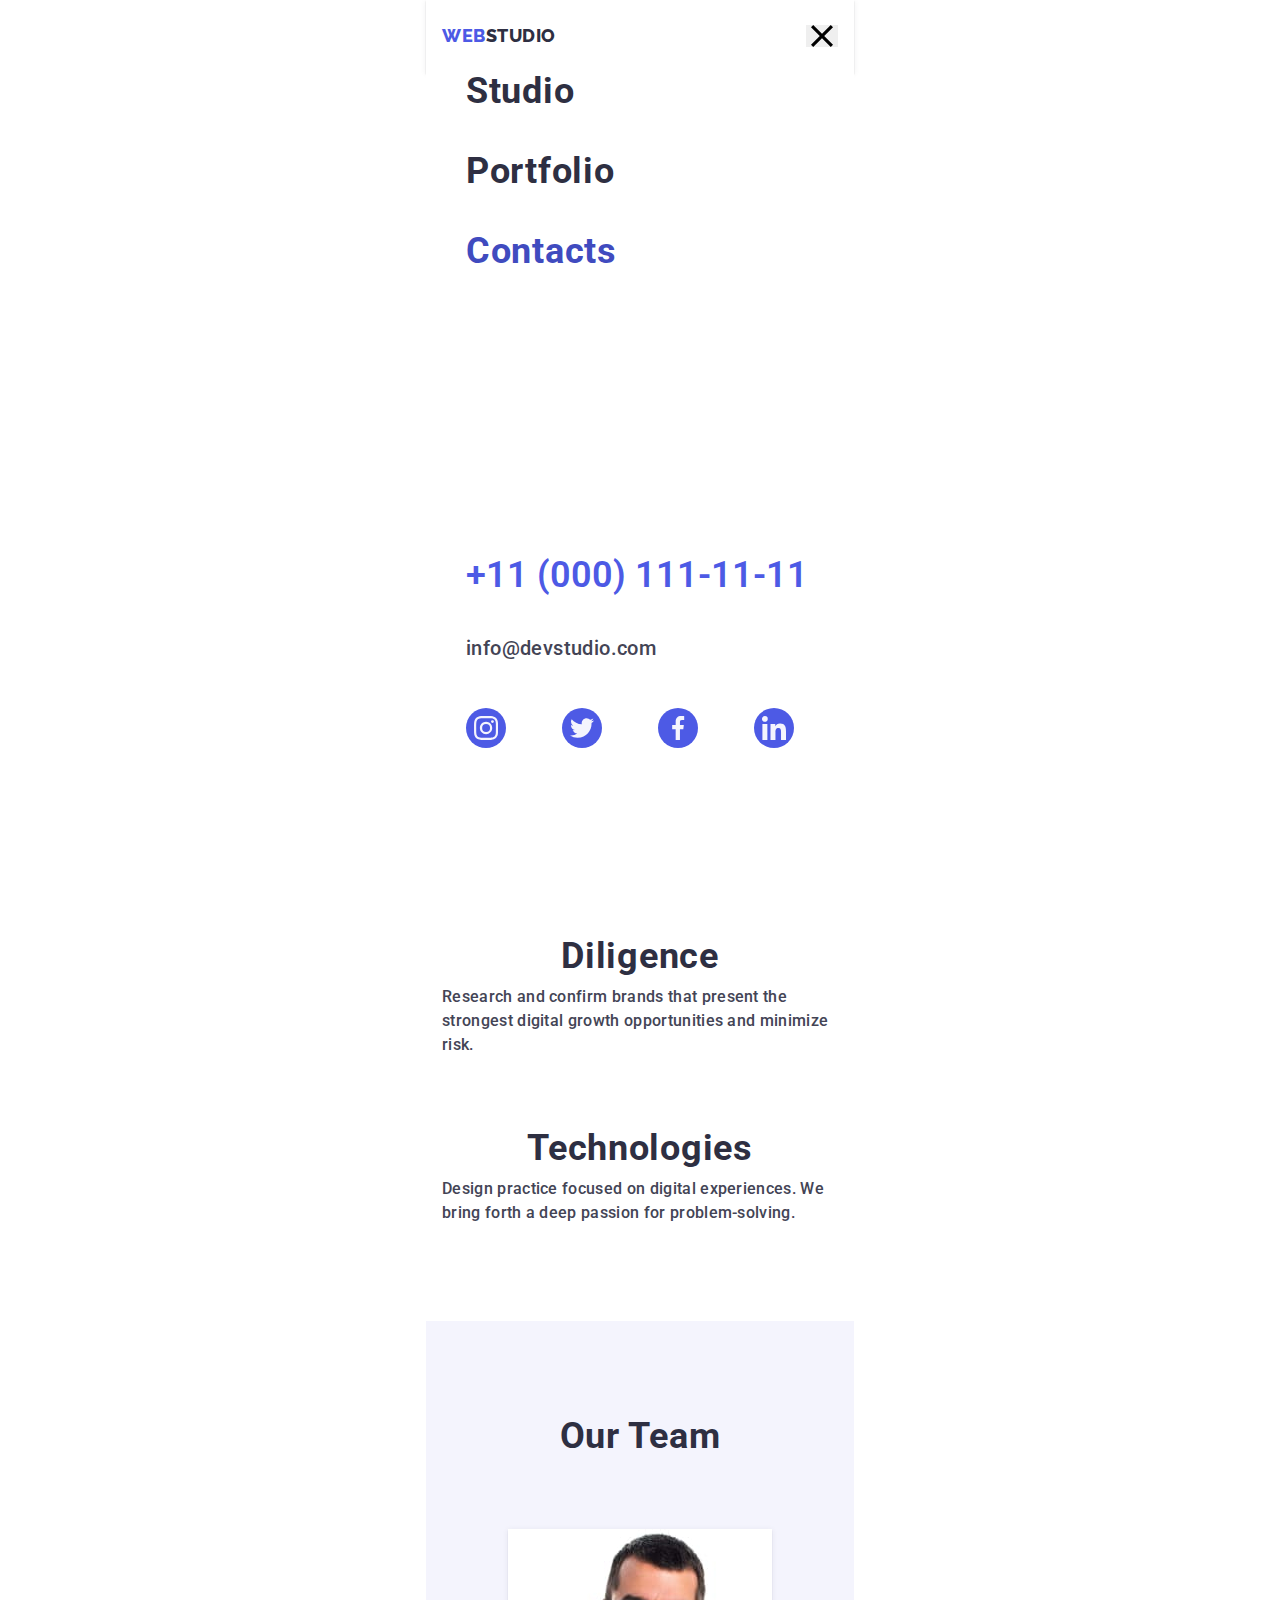
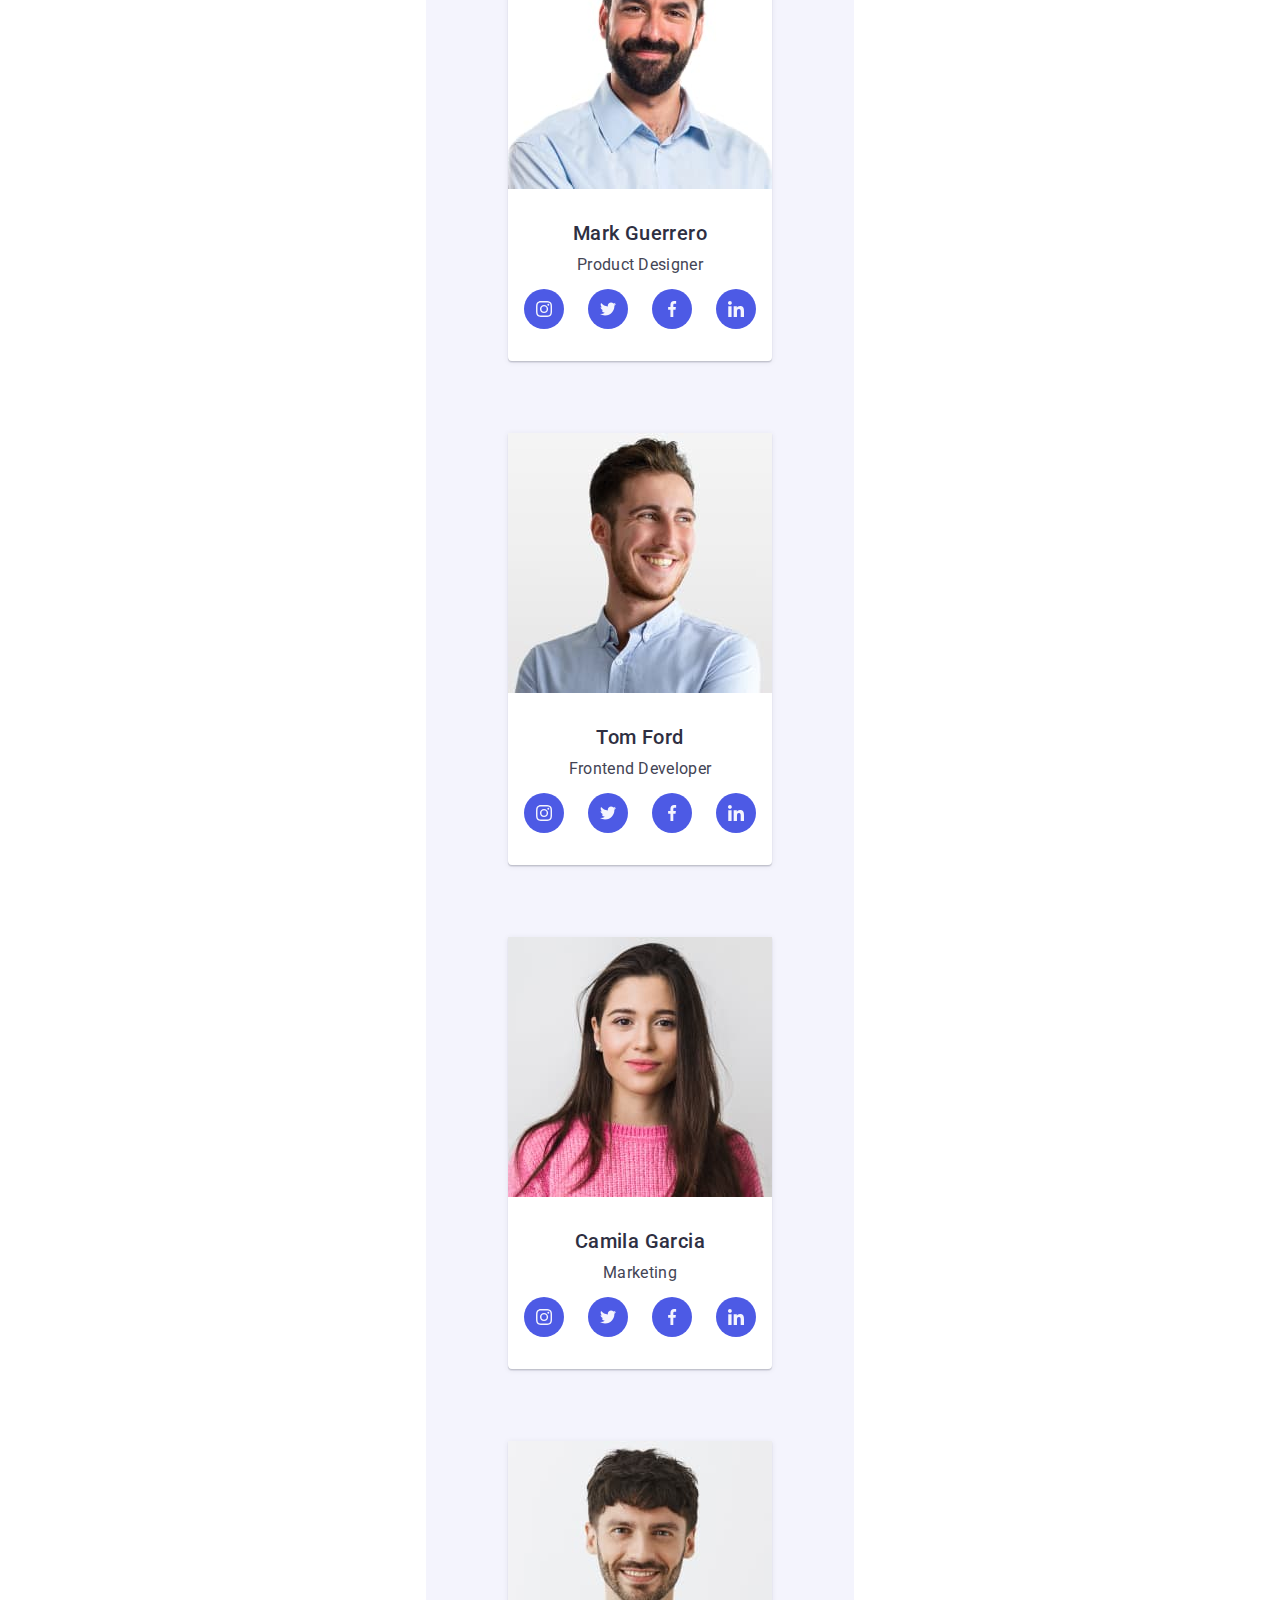
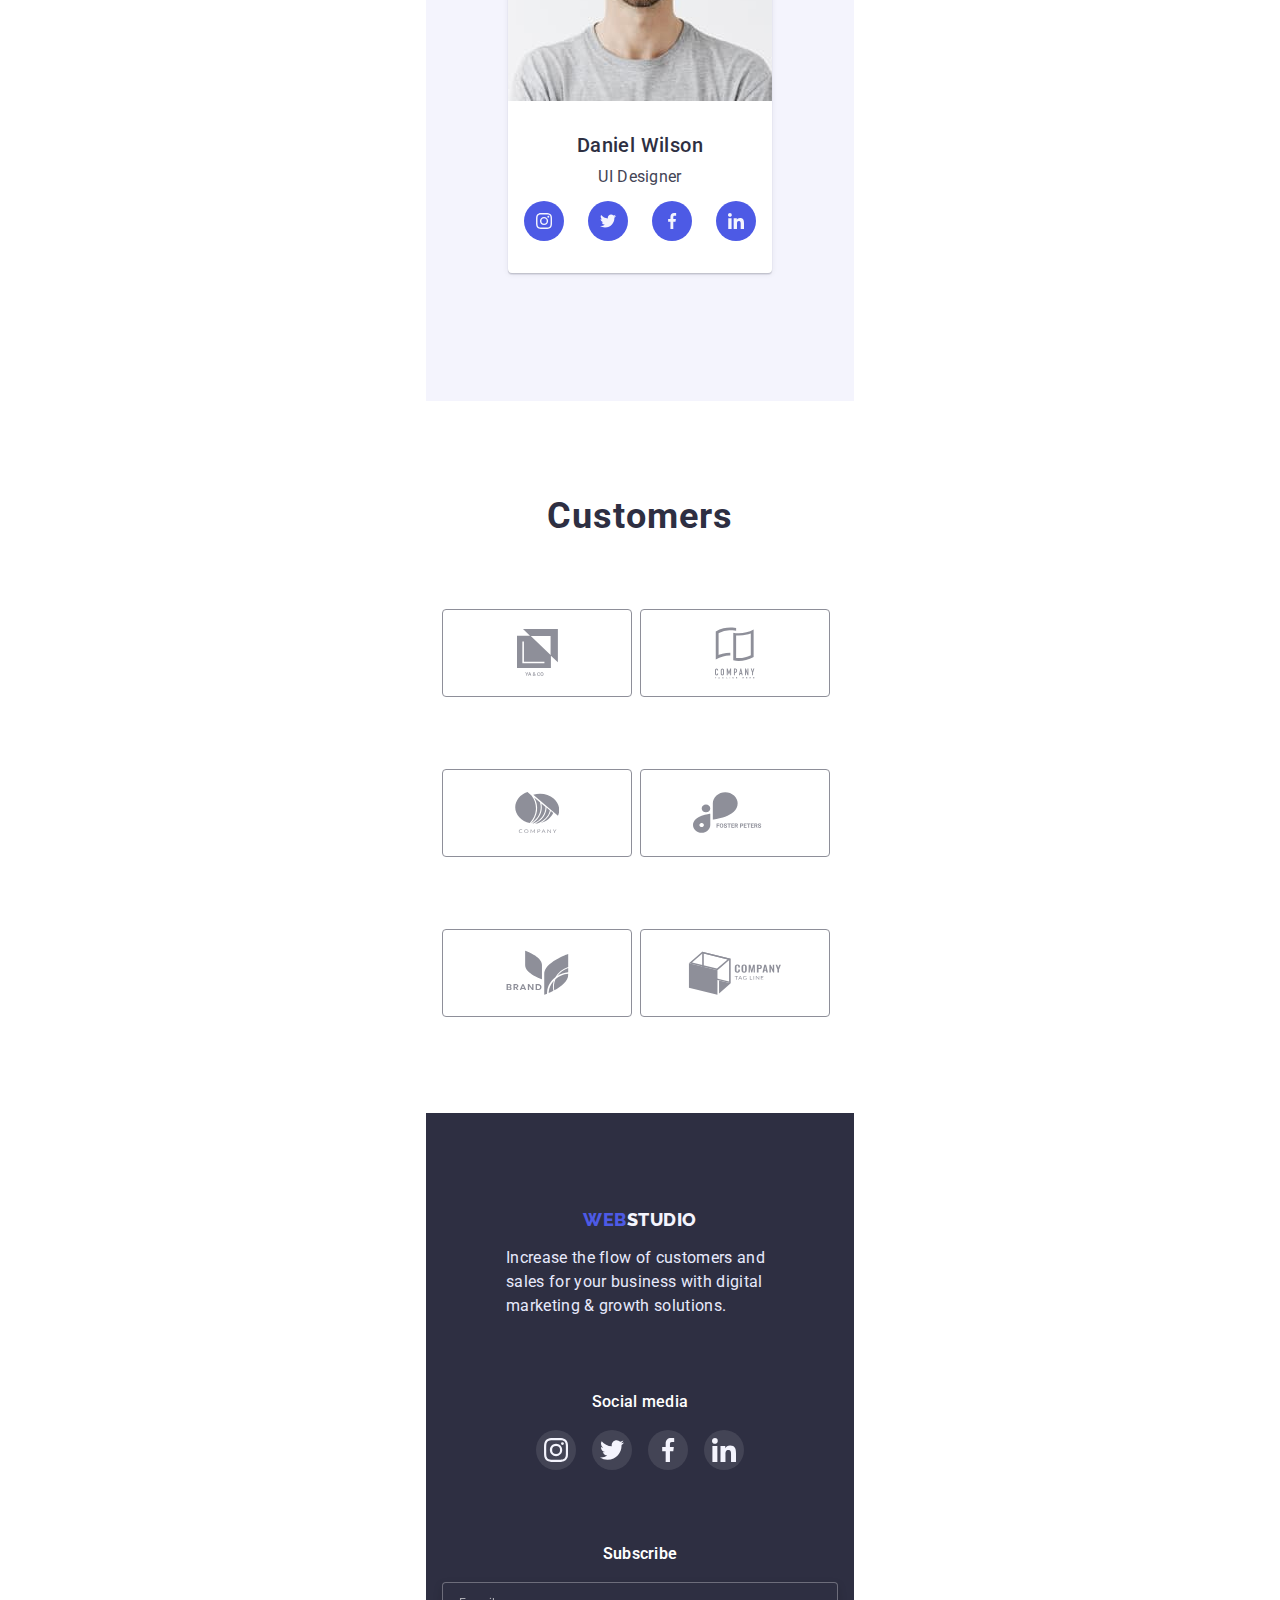
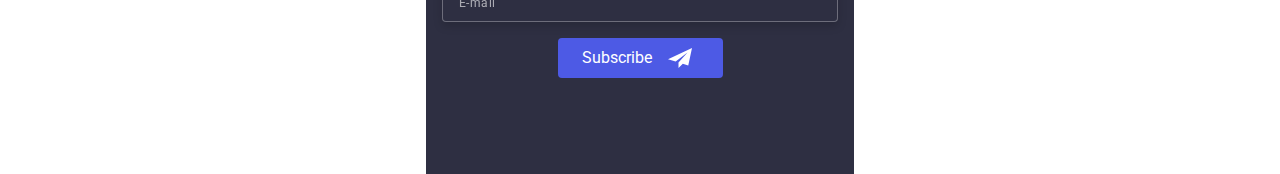
==== index.html @ 6e556d96 "HW7test" ====
<!DOCTYPE html>
<html lang="en">

<head>
    <meta charset="UTF-8">
    <meta http-equiv="X-UA-Compatible" content="IE=edge">
    <meta name="viewport" content="width=device-width, initial-scale=1.0">
    <title>WEBSTUDIO</title>
    <link rel="preconnect" href="https://fonts.googleapis.com">
    <link rel="preconnect" href="https://fonts.gstatic.com" crossorigin>
    <link
        href="https://fonts.googleapis.com/css2?family=Raleway:wght@700&family=Roboto:wght@400;500;700;900&display=swap"
        rel="stylesheet">
    <link rel="stylesheet"
        href="https://cdnjs.cloudflare.com/ajax/libs/modern-normalize/1.1.0/modern-normalize.min.css">
    <link rel="stylesheet" href="./css/styles.css">

</head>

<body>
    <!--head-->
    <header class="main-header container">
        <div class="header-container">
            <nav class="nav-section">
                <a class="logo is-open link" href="./index.html"><span class="logo-part-color">WEB</span>STUDIO</a>
                <button 
                type="button" 
                class="menu-button is-open" 
                aria-expanded="false" 
                aria-controls="menu-container"
                data-menu-button>
                    <svg width="32px" height="22" aria-label="mobile menu switch">
                        <use class="icon-cross" href="./images/icons.svg#icon-btn-close-modal"></use>
                        <use class="icon-menu" href="./images/icons.svg#icon-menu"></use>
                    </svg>
                </button>
                <div class="menu-container is-open" id="menu-container" data-menu>
                <ul class="nav-list list">
                    <li class="nav-item"><a class="nav-link current-page link" href="./index.html">Studio</a></li>
                    <li class="nav-item"><a class="nav-link link" href="./portfolio.html">Portfolio</a></li>
                    <li class="nav-item"><a class="nav-link link contacts" href="">Contacts</a></li>
    
                </ul>
                <ul class="contacts-list">
                    <li class="contact-item list">
                        <a class="phone-link link" href="tel:+110001111111">+11 (000) 111-11-11</a>
                    </li>
                    <li class="contact-item list">
                        <a class="mail-link link" href="mailto:info@devstudio.com">info@devstudio.com</a>
                    </li>
                </ul>
                <ul class="menu-social-list list">
                    <li class="menu-social-item">
                        <a class="menu-social-link" href="https://www.instagram.com/" target="_blank">
                            <svg class="menu-social-icon" width="24" height="24">
                                <use href="./images/icons.svg#icon-instagram"></use>
                            </svg>
                        </a>
                    </li>
                    <li class="menu-social-item">
                        <a class="menu-social-link" href="https://twitter.com/?lang=uk" target="_blank">
                            <svg class="menu-social-icon" width="24" height="24">
                                <use href="./images/icons.svg#icon-twitter"></use>
                            </svg>
                        </a>
                    </li>
                    <li class="menu-social-item">
                        <a class="menu-social-link" href="https://www.facebook.com/" target="_blank">
                            <svg class="menu-social-icon" width="24" height="24">
                                <use href="./images/icons.svg#icon-facebook"></use>
                            </svg>
                        </a>
                    </li>
                    <li class="menu-social-item">
                        <a class="menu-social-link" href="https://www.linkedin.com/" target="_blank">
                            <svg class="menu-social-icon" width="24" height="24">
                                <use href="./images/icons.svg#icon-linkedin"></use>
                            </svg>
                        </a>
                    </li>
                </ul>
                </div>
            </nav>
        </div>
    
    </header>

    <main>
        <!--section 1-->
        <section class="hero bg-image container">
            <div class="">
                <h1 class="hero-text">Effective Solutions<br>for Your Business</h1>
                <button data-modal-open class="hero-button" type="button">Order Service</button>
            </div>                
        </section>

        <!--section 2-->
        <section class="benefits container">
            <div class="benefits-container section">
                <h2 hidden> Strategy Punctuality Diligence Technologies</h2>
                <ul class="benefits-list list">
                    <li class="benefits-item">
                        <div class="benefits-icon">
                            <svg class="icon" width="64px" height="64px">
                                <use href="./images/icons.svg#icon-antenna"></use>
                            </svg>
                        </div>
                        <h3 class="benefits-heading">Strategy</h3>
                        <p class="benefits-link">Our goal is to identify the business
                            problem to walk away with the perfect and creative solution. </p>
                    </li>
                    <li class="benefits-item">
                        <div class="benefits-icon">
                            <svg class="icon" width="64px" height="64px">
                                <use href="./images/icons.svg#icon-clock"></use>                          
                            </svg>
                        </div>
                        <h3 class="benefits-heading">Punctuality</h3>
                        <p class="benefits-link">Bring the key message to the brand's audience for the best price within
                            the shortest possible time.</p>
                    </li>
                    <li class="benefits-item">
                        <div class="benefits-icon">
                            <svg class="icon" width="64px" height="64px">
                                <use href="./images/icons.svg#icon-diagram"></use>                          
                            </svg>
                        </div>
                        <h3 class="benefits-heading">Diligence</h3>
                        <p class="benefits-link">Research and confirm brands that present the strongest digital growth
                            opportunities and minimize risk.</p>
                    </li>
                    <li class="benefits-item">
                        <div class="benefits-icon">
                            <svg class="icon" width="64px" height="64px">
                                <use href="./images/icons.svg#icon-astronaut"></use>                          
                            </svg>
                        </div>                        
                        <h3 class="benefits-heading">Technologies</h3>
                        <p class="benefits-link">Design practice focused on digital experiences. We bring forth a deep
                            passion for problem-solving.</p>
                    </li>
                </ul>
            </div>

        </section>

        <!--section 3-->
        <section class="services container">
            <div class="services-container">
                <h2 class="services-heading">What Are We Doing</h2>
                <ul class="services-list list">
                    <li class="services-item">
                        <img class="services" src="./images/about/monitor.jpg" alt="desctop" width="360">
                    </li>
                    <li class="services-item">
                        <img class="services" src="./images/about/phone.jpg" alt="phone" width="360">
                    </li>
                    <li class="services-item">
                        <img class="services" src="./images/about/phoneinhand.jpg" alt="phone in hand" width="360">
                    </li>
                </ul>
            </div>
        </section>

        <!--section 4-->
        <section class="team container">
            <div class="team-container">
                <h2 class="team-heading">Our Team</h2>
                <ul class="team-list list">
                    <li class="team-item">
                        <div class="card-content">
                            <img class="team-link" src="./images/team/productdesigner.jpg" alt="Mark Guerrero" width="264">
                            <h3 class="team-title">Mark Guerrero</h3>
                            <p class="team-text">Product Designer</p>
                            <ul class="team-social-list list">
                                <li class="team-social-item">
                                    <a class="team-social-link" href="https://www.instagram.com/" target="_blank">
                                        <svg class="team-social-icon" width="16" height="16">
                                            <use href="./images/icons.svg#icon-instagram" ></use>
                                        </svg>
                                    </a>
                                </li>
                                <li class="team-social-item">
                                    <a class="team-social-link" href="https://twitter.com/?lang=uk" target="_blank">
                                        <svg class="team-social-icon" width="16" height="16">
                                            <use href="./images/icons.svg#icon-twitter"></use>
                                        </svg>
                                    </a>
                                </li>
                                <li class="team-social-item">
                                    <a class="team-social-link" href="https://www.facebook.com/" target="_blank">
                                        <svg class="team-social-icon" width="16" height="16">
                                            <use href="./images/icons.svg#icon-facebook"></use>
                                        </svg>
                                    </a>
                                </li>
                                <li class="team-social-item">
                                    <a class="team-social-link" href="https://www.linkedin.com/" target="_blank">
                                        <svg class="team-social-icon" width="16" height="16">
                                            <use href="./images/icons.svg#icon-linkedin"></use>
                                        </svg>
                                    </a>
                                </li>
                            </ul>
                            
                        </div>
                    </li>
                    
                    <li class="team-item">
                        <div class="card-content">
                            <img class="team-link" src="./images/team/frontenddeveloper.jpg" alt="Tom Ford" width="264">
                            <h3 class="team-title">Tom Ford</h3>
                            <p class="team-text">Frontend Developer</p>
                            <ul class="team-social-list list">
                                <li class="team-social-item">
                                    <a class="team-social-link" href="https://www.instagram.com/" target="_blank">
                                        <svg class="team-social-icon" width="16" height="16">
                                            <use href="./images/icons.svg#icon-instagram" ></use>
                                        </svg>
                                    </a>
                                </li>
                                <li class="team-social-item">
                                    <a class="team-social-link" href="https://twitter.com/?lang=uk" target="_blank">
                                        <svg class="team-social-icon" width="16" height="16">
                                            <use href="./images/icons.svg#icon-twitter"></use>
                                        </svg>
                                    </a>
                                </li>
                                <li class="team-social-item">
                                    <a class="team-social-link" href="https://www.facebook.com/" target="_blank">
                                        <svg class="team-social-icon" width="16" height="16">
                                            <use href="./images/icons.svg#icon-facebook"></use>
                                        </svg>
                                    </a>
                                </li>
                                <li class="team-social-item">
                                    <a class="team-social-link" href="https://www.linkedin.com/" target="_blank">
                                        <svg class="team-social-icon" width="16" height="16">
                                            <use href="./images/icons.svg#icon-linkedin"></use>
                                        </svg>
                                    </a>
                                </li>
                            </ul>
                        </div>
                    </li>

                    <li class="team-item">
                        <div class="card-content">
                            <img class="team-link" src="./images/team/marketing.jpg" alt="Camila Garcia" width="264">
                            <h3 class="team-title">Camila Garcia</h3>
                            <p class="team-text">Marketing</p>
                            <ul class="team-social-list list">
                                <li class="team-social-item">
                                    <a class="team-social-link" href="https://www.instagram.com/" target="_blank">
                                        <svg class="team-social-icon" width="16" height="16">
                                            <use href="./images/icons.svg#icon-instagram" ></use>
                                        </svg>
                                    </a>
                                </li>
                                <li class="team-social-item">
                                    <a class="team-social-link" href="https://twitter.com/?lang=uk" target="_blank">
                                        <svg class="team-social-icon" width="16" height="16">
                                            <use href="./images/icons.svg#icon-twitter"></use>
                                        </svg>
                                    </a>
                                </li>
                                <li class="team-social-item">
                                    <a class="team-social-link" href="https://www.facebook.com/" target="_blank">
                                        <svg class="team-social-icon" width="16" height="16">
                                            <use href="./images/icons.svg#icon-facebook"></use>
                                        </svg>
                                    </a>
                                </li>
                                <li class="team-social-item">
                                    <a class="team-social-link" href="https://www.linkedin.com/" target="_blank">
                                        <svg class="team-social-icon" width="16" height="16">
                                            <use href="./images/icons.svg#icon-linkedin"></use>
                                        </svg>
                                    </a>
                                </li>
                            </ul>
                        </div>
                    </li>

                    <li class="team-item">
                        <div class="card-content">
                            <img class="team-link" src="./images/team/UIDesigner.jpg" alt="Daniel Wilson" width="264">
                            <h3 class="team-title">Daniel Wilson</h3>
                            <p class="team-text">UI Designer</p>
                            <ul class="team-social-list list">
                                <li class="team-social-item">
                                    <a class="team-social-link" href="https://www.instagram.com/" target="_blank">
                                        <svg class="team-social-icon" width="16" height="16">
                                            <use href="./images/icons.svg#icon-instagram" ></use>
                                        </svg>
                                    </a>
                                </li>
                                <li class="team-social-item">
                                    <a class="team-social-link" href="https://twitter.com/?lang=uk" target="_blank">
                                        <svg class="social-icon" width="16" height="16">
                                            <use href="./images/icons.svg#icon-twitter"></use>
                                        </svg>
                                    </a>
                                </li>
                                <li class="team-social-item">
                                    <a class="team-social-link" href="https://www.facebook.com/" target="_blank">
                                        <svg class="team-social-icon" width="16" height="16">
                                            <use href="./images/icons.svg#icon-facebook"></use>
                                        </svg>
                                    </a>
                                </li>
                                <li class="team-social-item">
                                    <a class="team-social-link" href="https://www.linkedin.com/" target="_blank">
                                        <svg class="team-social-icon" width="16" height="16">
                                            <use href="./images/icons.svg#icon-linkedin"></use>
                                        </svg>
                                    </a>
                                </li>
                            </ul>
                        </div>
                    </li>
                </ul>
            </div>
        </section>

        <!--section 5-->
        <section class="customers section">
            <div class="container">
                <h2 class="customers-heading">Customers</h2>
                <ul class="customers-list list">
                <li class="customers-item">
                    <a class="customers-link" href="">
                        <svg class="customers-icon" width="41px" height="47px">
                            <use href="./images/icons.svg#icon-ya-co"></use>
                        </svg>
                    </a>
                </li>
                <li class="customers-item">
                    <a class="customers-link" href="">
                        <svg class="customers-icon" width="40px" height="52px">
                            <use href="./images/icons.svg#icon-tagline-here"></use>
                        </svg>
                    </a>
                </li>
                <li class="customers-item">
                    <a class="customers-link" href="">
                        <svg class="customers-icon" width="44px" height="41px">
                            <use href="./images/icons.svg#icon-company"></use>
                        </svg>
                    </a>
                </li>
                <li class="customers-item">
                    <a class="customers-link" href="">
                        <svg class="customers-icon" width="84px" height="41px">
                            <use href="./images/icons.svg#icon-foster-peters"></use>
                        </svg>
                    </a>
                </li>
                <li class="customers-item">
                    <a class="customers-link" href="">
                        <svg class="customers-icon" width="63px" height="45px">
                            <use href="./images/icons.svg#icon-brand"></use>
                        </svg>
                    </a>
                </li>
                <li class="customers-item">
                    <a class="customers-link" href="">
                        <svg class="customers-icon" width="94px" height="44px">
                            <use href="./images/icons.svg#icon-tag-line"></use>
                        </svg>
                    </a>
                </li>
            </ul>
            </div>
            
        </section>
    </main>

    <!--footer-->
    <footer class="main-footer container">
        <div class="footer-content section">
            <div>
                <a class="logo-footer link" href="./index.html"><span class="logo-part-color">WEB</span>STUDIO</a>
                <p class="text-footer">Increase the flow of customers and sales for your business with digital marketing &
                 growth solutions. </p>    
            </div>
            
            <div class="social-content">
                <h3 class="footer-heading">Social media</h3>
                <ul class="social-list list">
                    <li class="social-item">
                        <a class="social-link" href="https://www.instagram.com/" target="_blank">
                            <svg class="social-icon" width="24" height="24">
                                <use href="./images/icons.svg#icon-instagram" ></use>
                            </svg>
                        </a>
                    </li>
                    <li class="social-item">
                        <a class="social-link" href="https://twitter.com/?lang=uk" target="_blank">
                            <svg class="social-icon" width="24" height="24">
                                <use href="./images/icons.svg#icon-twitter"></use>
                            </svg>
                        </a>
                    </li>
                    <li class="social-item">
                        <a class="social-link" href="https://www.facebook.com/" target="_blank">
                            <svg class="social-icon" width="24" height="24">
                                <use href="./images/icons.svg#icon-facebook"></use>
                            </svg>
                        </a>
                    </li>
                    <li class="social-item">
                        <a class="social-link" href="https://www.linkedin.com/" target="_blank">
                            <svg class="social-icon" width="24" height="24">
                                <use href="./images/icons.svg#icon-linkedin"></use>
                            </svg>
                        </a>
                    </li>
                </ul>
            </div>           
            
            <form class="form">
                <b class="subscription-heading">Subscribe</b>
                <div class="footer-field">
                    <label class="footer-label" for="Subscribe"></label>                   
                    <input class="footer-input" type="email" name="Subscribe" placeholder="E-mail" required>
                    <button class="footer-button" type="submit">Subscribe</button>               
                </div>                   
            </form>
        </div>
    </footer>

    <!--BACKDROP-->
    <div class="backdrop is-hidden" data-modal>
        <div class="modal">
            <b class="modal-heading">Leave your contacts and we will call you back</b>
            <form class="backdrop-form">    
                <label class="label" for="user-name">
                    Name
                    <div class="input-icon">
                        <input class="input" type="text" name="user-name" required>
                        <svg class="icon-modal" width="18px" height="18px">
                            <use href="./images/icons.svg#icon-name"></use>
                        </svg>                          
                    </div>                    
                </label>    
                <label class="label" for="tel">
                    Phone
                    <div class="input-icon">
                        <input class="input" type="tel" name="tel" required>
                        <svg class="icon-modal" width="18px" height="24px">
                            <use href="./images/icons.svg#icon-phone"></use>
                        </svg>
                    </div>                    
                </label>    
                <label class="label" for="email">
                    Email
                    <div class="input-icon">
                        <input class="input" type="email" name="email" required>
                        <svg class="icon-modal" width="18px" height="24px">
                            <use href="./images/icons.svg#icon-envelope"></use>
                        </svg>   
                    </div>
                    
                </label>    
                <label class="label" for="Comment">
                    Comment
                    <textarea class="comment-text" name="Comment" placeholder="Text input"></textarea>
                </label>   

                <label class="label-checkbox">
                    <input class="checkbox" type="checkbox" name="user-policy" value="privacy-policy">
                    <span class="icon-checkbox"></span>
                    I accept the terms and conditions of the <a class="privacy-link" href="">Privacy Policy</a>
                </label> 
                
                <button class="send-btn" type="submit">Send</button> 
            </form> 

            <button data-modal-close class="modal-btn" type="button">
            <svg width="8px" height="8px">
                <use href="./images/icons.svg#icon-btn-close-modal"></use>
            </svg>    
            </button>
        </div>
    </div>
    
    <script src="./js/modal.js"></script>
    <script src="./js/mobile-menu.js"></script>
</body>

</html>
---- css/styles.css ----
@import url(../components/mobile.css);/*# sourceMappingURL=styles.css.map */
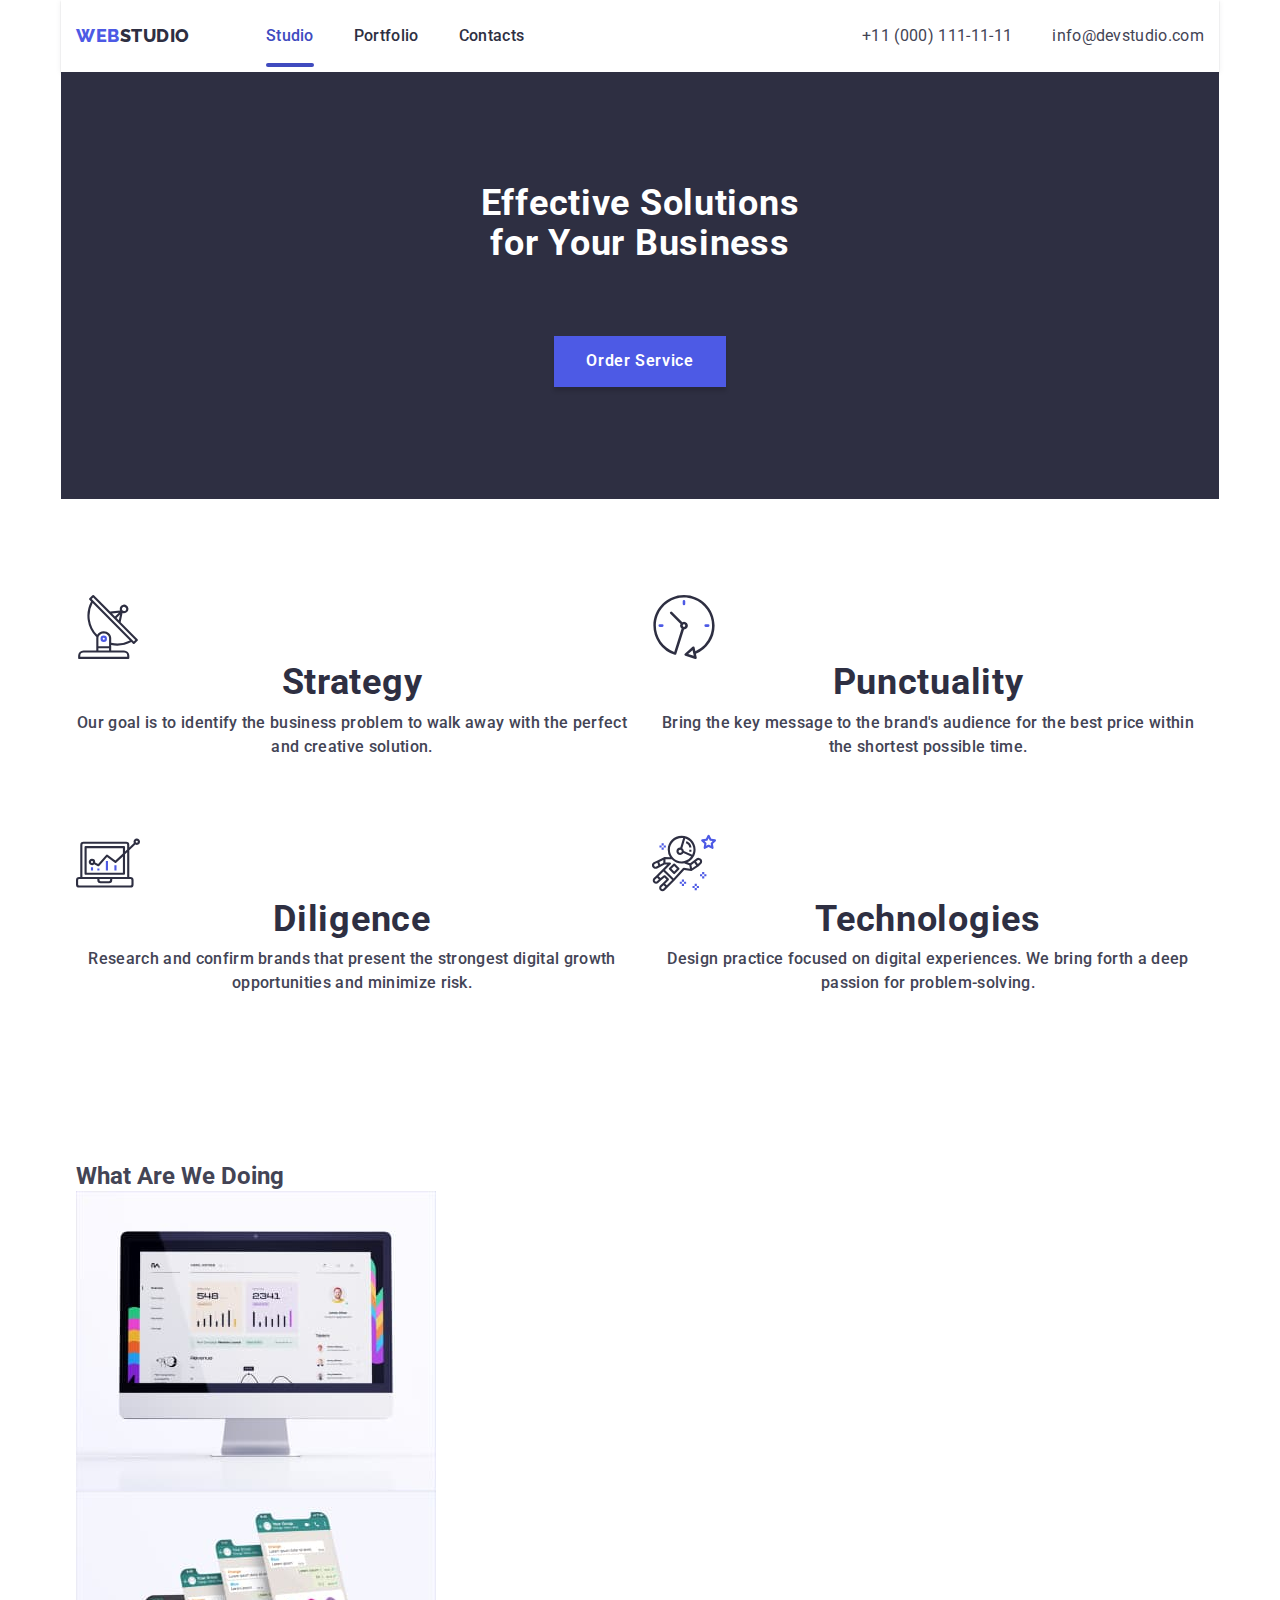
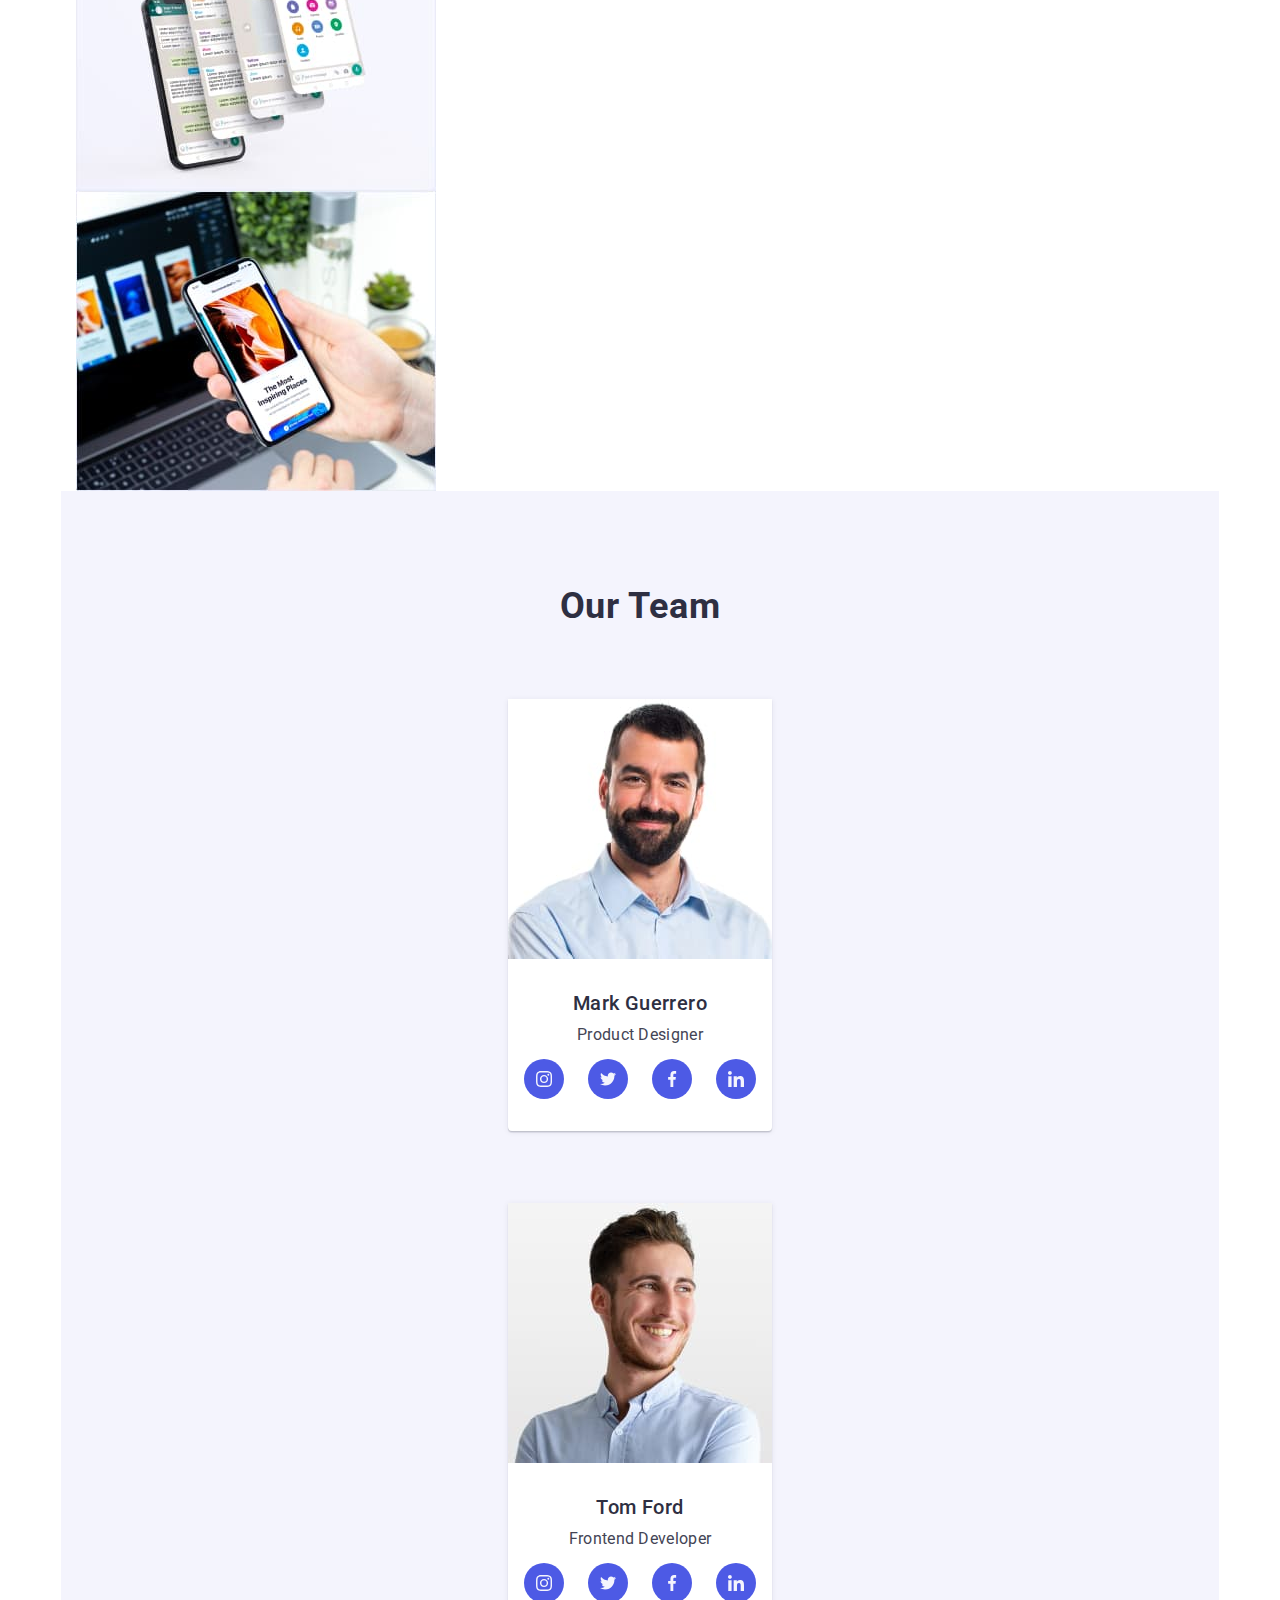
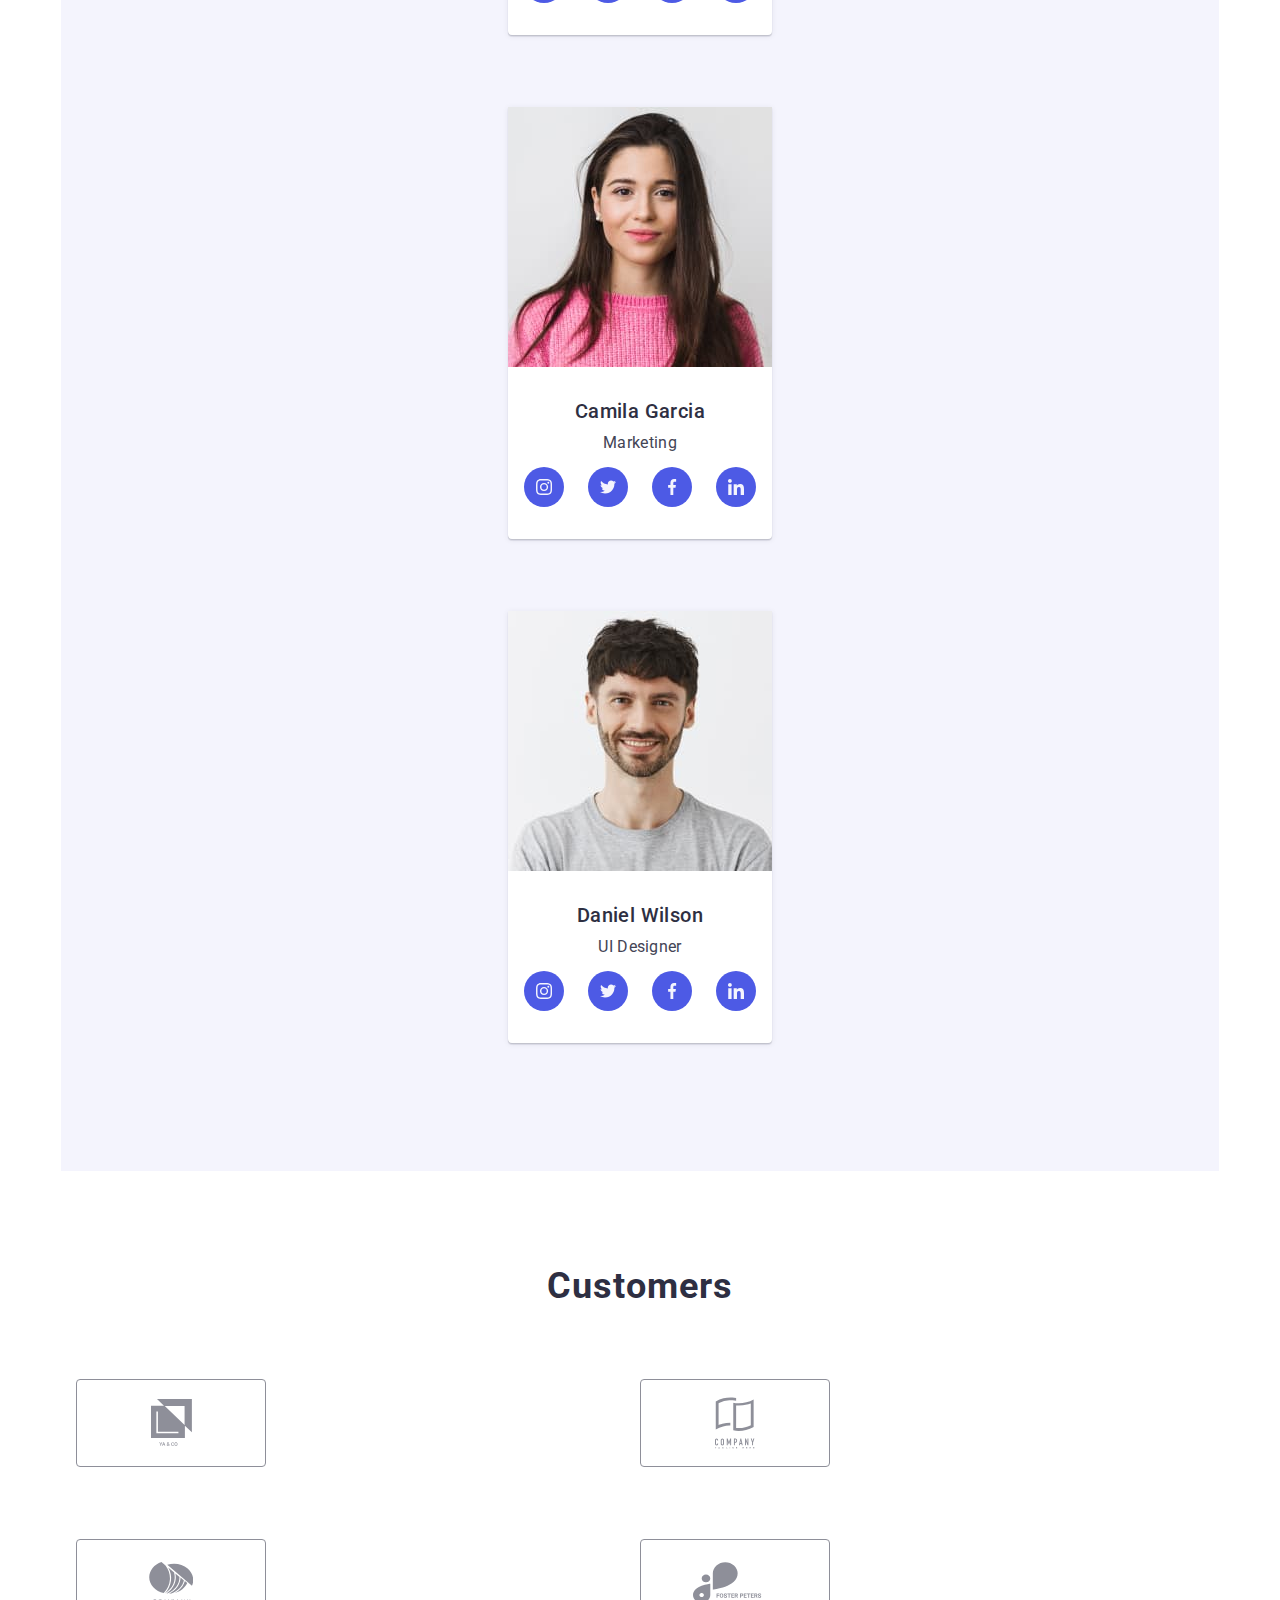
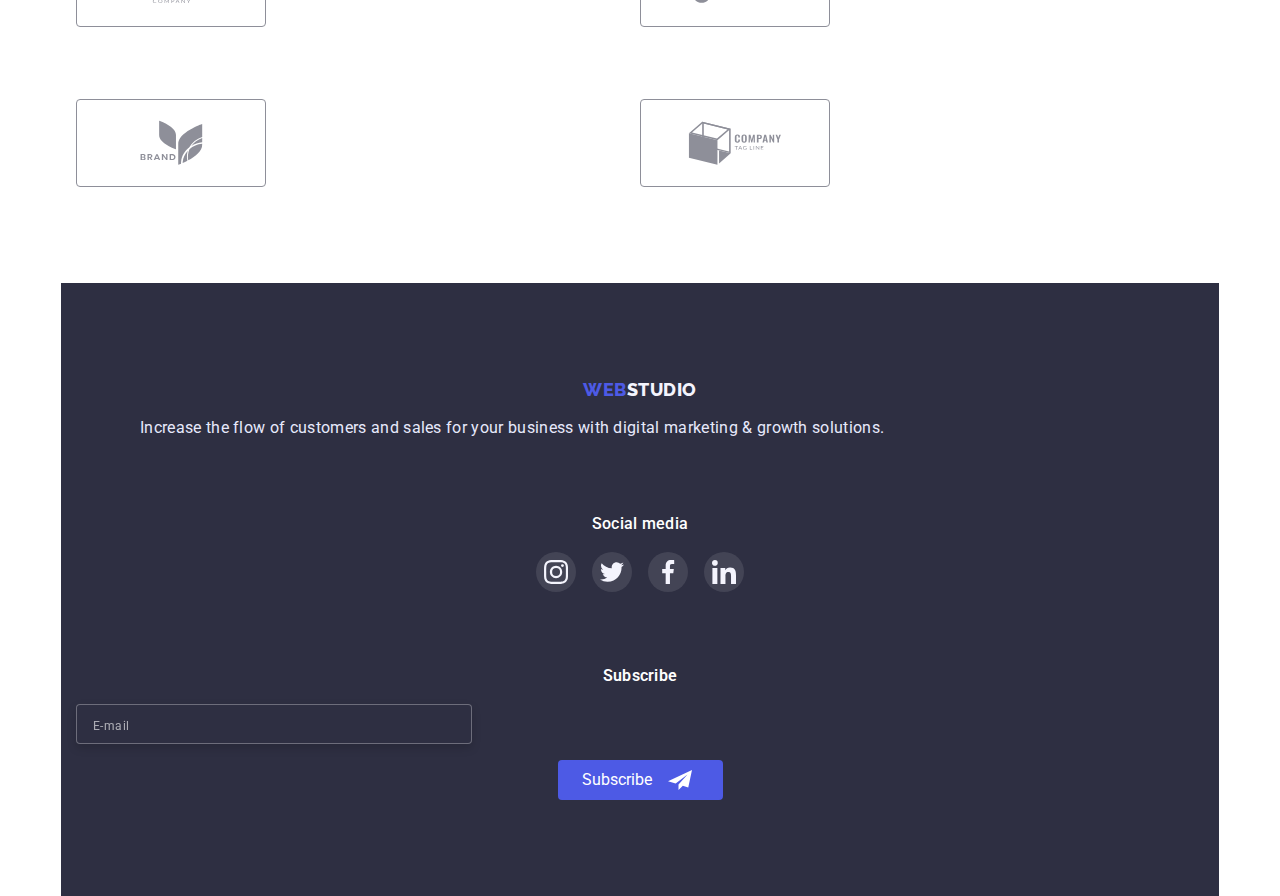
==== commit 72461ca9: "HW7" ====
--- a/index.html
+++ b/index.html
@@ -19,28 +19,21 @@
 
 <body>
     <!--head-->
-    <header class="main-header container">
-        <div class="header-container">
+    <header class="main-header">
+        <div class="header-container container">
             <nav class="nav-section">
-                <a class="logo is-open link" href="./index.html"><span class="logo-part-color">WEB</span>STUDIO</a>
-                <button 
-                type="button" 
-                class="menu-button is-open" 
-                aria-expanded="false" 
-                aria-controls="menu-container"
-                data-menu-button>
-                    <svg width="32px" height="22" aria-label="mobile menu switch">
-                        <use class="icon-cross" href="./images/icons.svg#icon-btn-close-modal"></use>
-                        <use class="icon-menu" href="./images/icons.svg#icon-menu"></use>
-                    </svg>
-                </button>
-                <div class="menu-container is-open" id="menu-container" data-menu>
+                <a class="logo link" href="./index.html"><span class="logo-part-color">WEB</span>STUDIO</a>
                 <ul class="nav-list list">
                     <li class="nav-item"><a class="nav-link current-page link" href="./index.html">Studio</a></li>
                     <li class="nav-item"><a class="nav-link link" href="./portfolio.html">Portfolio</a></li>
                     <li class="nav-item"><a class="nav-link link contacts" href="">Contacts</a></li>
-    
-                </ul>
+                </ul>                                
+            </nav>
+            <button type="button" class="mobile-menu-open" data-menu-open>
+                <svg class="mobile-menu-open-icon" width="32" height="22">
+                    <use href="./images/icons.svg#icon-menu"></use>
+                </svg>
+            </button>
                 <ul class="contacts-list">
                     <li class="contact-item list">
                         <a class="phone-link link" href="tel:+110001111111">+11 (000) 111-11-11</a>
@@ -49,54 +42,76 @@
                         <a class="mail-link link" href="mailto:info@devstudio.com">info@devstudio.com</a>
                     </li>
                 </ul>
+        </div>
+<!--MOBILE MENU-->        
+        <div class="mobile-menu" data-menu>
+            <div class="container mobile-menu-container">
+                <button type="button" class="mobile-menu-close-btn" data-menu-close>
+                    <svg class="mobile-menu-close-icon" width="8" height="8">
+                        <use href="./images/icons.svg#icon-btn-close-modal"></use>
+                    </svg>
+                </button>
+                <ul class="menu-nav-list list">
+                    <li class="menu-nav-item"><a class="menu-nav-link link" href="./index.html">Studio</a></li>
+                    <li class="menu-nav-item"><a class="menu-nav-link link" href="./portfolio.html">Portfolio</a></li>
+                    <li class="menu-nav-item"><a class="menu-nav-link link corrent-page" href="">Contacts</a></li>
+                </ul>
+
+                <ul class="menu-contacts-list">
+                    <li class="menu-contact-item list">
+                        <a class="menu-phone-link link" href="tel:+110001111111">+11 (000) 111-11-11</a>
+                    </li>
+                    <li class="menu-contact-item list">
+                        <a class="menu-mail-link link" href="mailto:info@devstudio.com">info@devstudio.com</a>
+                    </li>
+                </ul>
+
                 <ul class="menu-social-list list">
                     <li class="menu-social-item">
                         <a class="menu-social-link" href="https://www.instagram.com/" target="_blank">
-                            <svg class="menu-social-icon" width="24" height="24">
+                            <svg class="menu-social-icon" width="16" height="16">
                                 <use href="./images/icons.svg#icon-instagram"></use>
                             </svg>
                         </a>
                     </li>
                     <li class="menu-social-item">
                         <a class="menu-social-link" href="https://twitter.com/?lang=uk" target="_blank">
-                            <svg class="menu-social-icon" width="24" height="24">
+                            <svg class="menu-social-icon" width="16" height="16">
                                 <use href="./images/icons.svg#icon-twitter"></use>
                             </svg>
                         </a>
                     </li>
                     <li class="menu-social-item">
                         <a class="menu-social-link" href="https://www.facebook.com/" target="_blank">
-                            <svg class="menu-social-icon" width="24" height="24">
+                            <svg class="menu-social-icon" width="16" height="16">
                                 <use href="./images/icons.svg#icon-facebook"></use>
                             </svg>
                         </a>
                     </li>
                     <li class="menu-social-item">
                         <a class="menu-social-link" href="https://www.linkedin.com/" target="_blank">
-                            <svg class="menu-social-icon" width="24" height="24">
+                            <svg class="menu-social-icon" width="16" height="16">
                                 <use href="./images/icons.svg#icon-linkedin"></use>
                             </svg>
                         </a>
                     </li>
                 </ul>
-                </div>
-            </nav>
+            </div>
         </div>
-    
     </header>
 
     <main>
         <!--section 1-->
-        <section class="hero bg-image container">
-            <div class="">
+        <section>
+            <div class="hero bg-image container">
                 <h1 class="hero-text">Effective Solutions<br>for Your Business</h1>
                 <button data-modal-open class="hero-button" type="button">Order Service</button>
             </div>                
         </section>
 
         <!--section 2-->
-        <section class="benefits container">
-            <div class="benefits-container section">
+        <section class="benefits">
+            <div class="benefits-container container">
                 <h2 hidden> Strategy Punctuality Diligence Technologies</h2>
                 <ul class="benefits-list list">
                     <li class="benefits-item">
@@ -169,7 +184,7 @@
                 <ul class="team-list list">
                     <li class="team-item">
                         <div class="card-content">
-                            <img class="team-link" src="./images/team/productdesigner.jpg" alt="Mark Guerrero" width="264">
+                            <img class="team-link" src="./images/team/Mark-Guerrero@1x.jpg" alt="Mark Guerrero" width="264">
                             <h3 class="team-title">Mark Guerrero</h3>
                             <p class="team-text">Product Designer</p>
                             <ul class="team-social-list list">
@@ -208,7 +223,7 @@
                     
                     <li class="team-item">
                         <div class="card-content">
-                            <img class="team-link" src="./images/team/frontenddeveloper.jpg" alt="Tom Ford" width="264">
+                            <img class="team-link" src="./images/team/Tom-ford@1x.jpg" alt="Tom Ford" width="264">
                             <h3 class="team-title">Tom Ford</h3>
                             <p class="team-text">Frontend Developer</p>
                             <ul class="team-social-list list">
@@ -246,7 +261,11 @@
 
                     <li class="team-item">
                         <div class="card-content">
-                            <img class="team-link" src="./images/team/marketing.jpg" alt="Camila Garcia" width="264">
+                            <img                           
+                            src="./images/team/Camila-Garcia@1x.jpg" 
+                            alt="Camila Garcia" 
+                            class="team-link" 
+                            width="264">
                             <h3 class="team-title">Camila Garcia</h3>
                             <p class="team-text">Marketing</p>
                             <ul class="team-social-list list">
@@ -284,7 +303,7 @@
 
                     <li class="team-item">
                         <div class="card-content">
-                            <img class="team-link" src="./images/team/UIDesigner.jpg" alt="Daniel Wilson" width="264">
+                            <img class="team-link" src="./images/team/Daniel-Wilson@1x.jpg" alt="Daniel Wilson" width="264">
                             <h3 class="team-title">Daniel Wilson</h3>
                             <p class="team-text">UI Designer</p>
                             <ul class="team-social-list list">
@@ -324,7 +343,7 @@
         </section>
 
         <!--section 5-->
-        <section class="customers section">
+        <section class="customers">
             <div class="container">
                 <h2 class="customers-heading">Customers</h2>
                 <ul class="customers-list list">
@@ -371,14 +390,13 @@
                     </a>
                 </li>
             </ul>
-            </div>
-            
+            </div>            
         </section>
     </main>
 
     <!--footer-->
     <footer class="main-footer container">
-        <div class="footer-content section">
+        <div class="footer-content">
             <div>
                 <a class="logo-footer link" href="./index.html"><span class="logo-part-color">WEB</span>STUDIO</a>
                 <p class="text-footer">Increase the flow of customers and sales for your business with digital marketing &
--- a/css/styles.css
+++ b/css/styles.css
@@ -1 +1,6 @@
-@import url(../components/mobile.css);/*# sourceMappingURL=styles.css.map */+@import url(../scss/container.css);
+@import url(../scss/header.css);
+@import url(../scss/mobile-menu.css);
+@import url(../scss/sections.css);
+@import url(../scss/modal.css);
+@import url(../scss/footer.css);/*# sourceMappingURL=styles.css.map */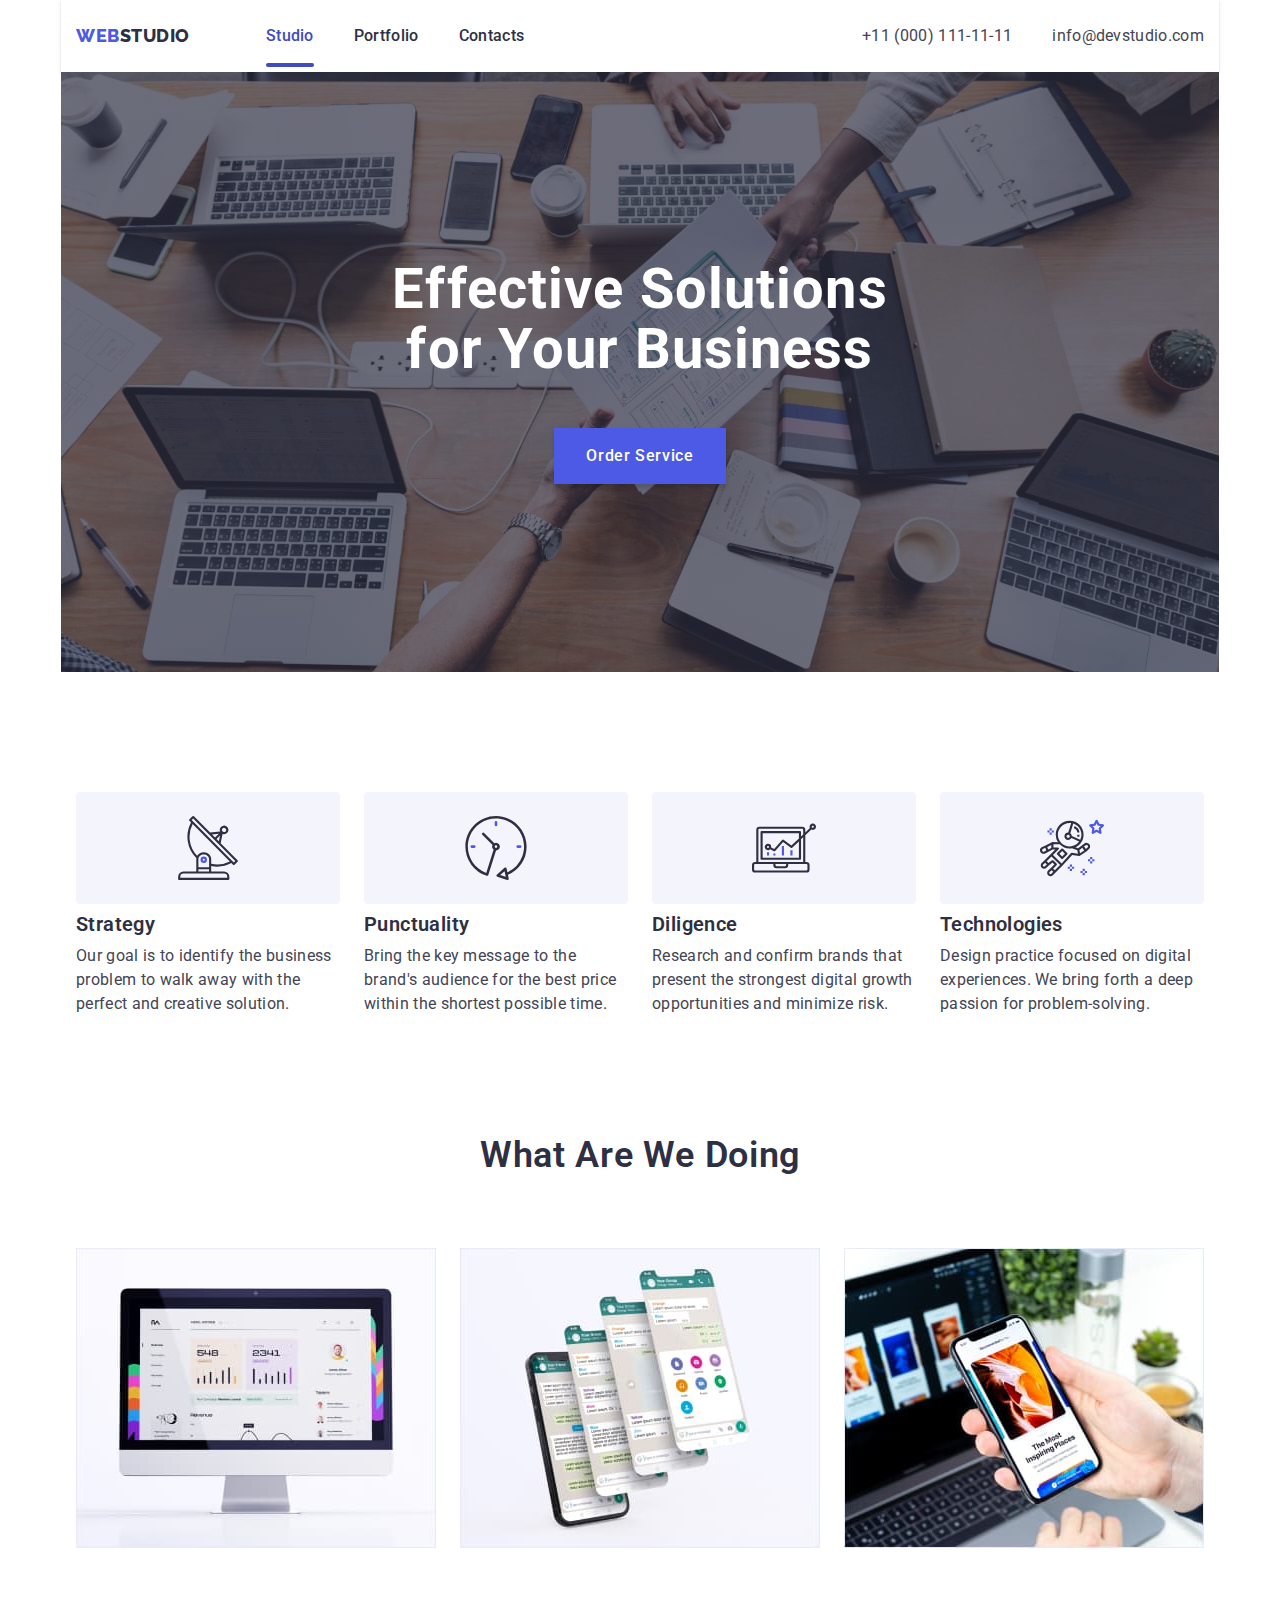
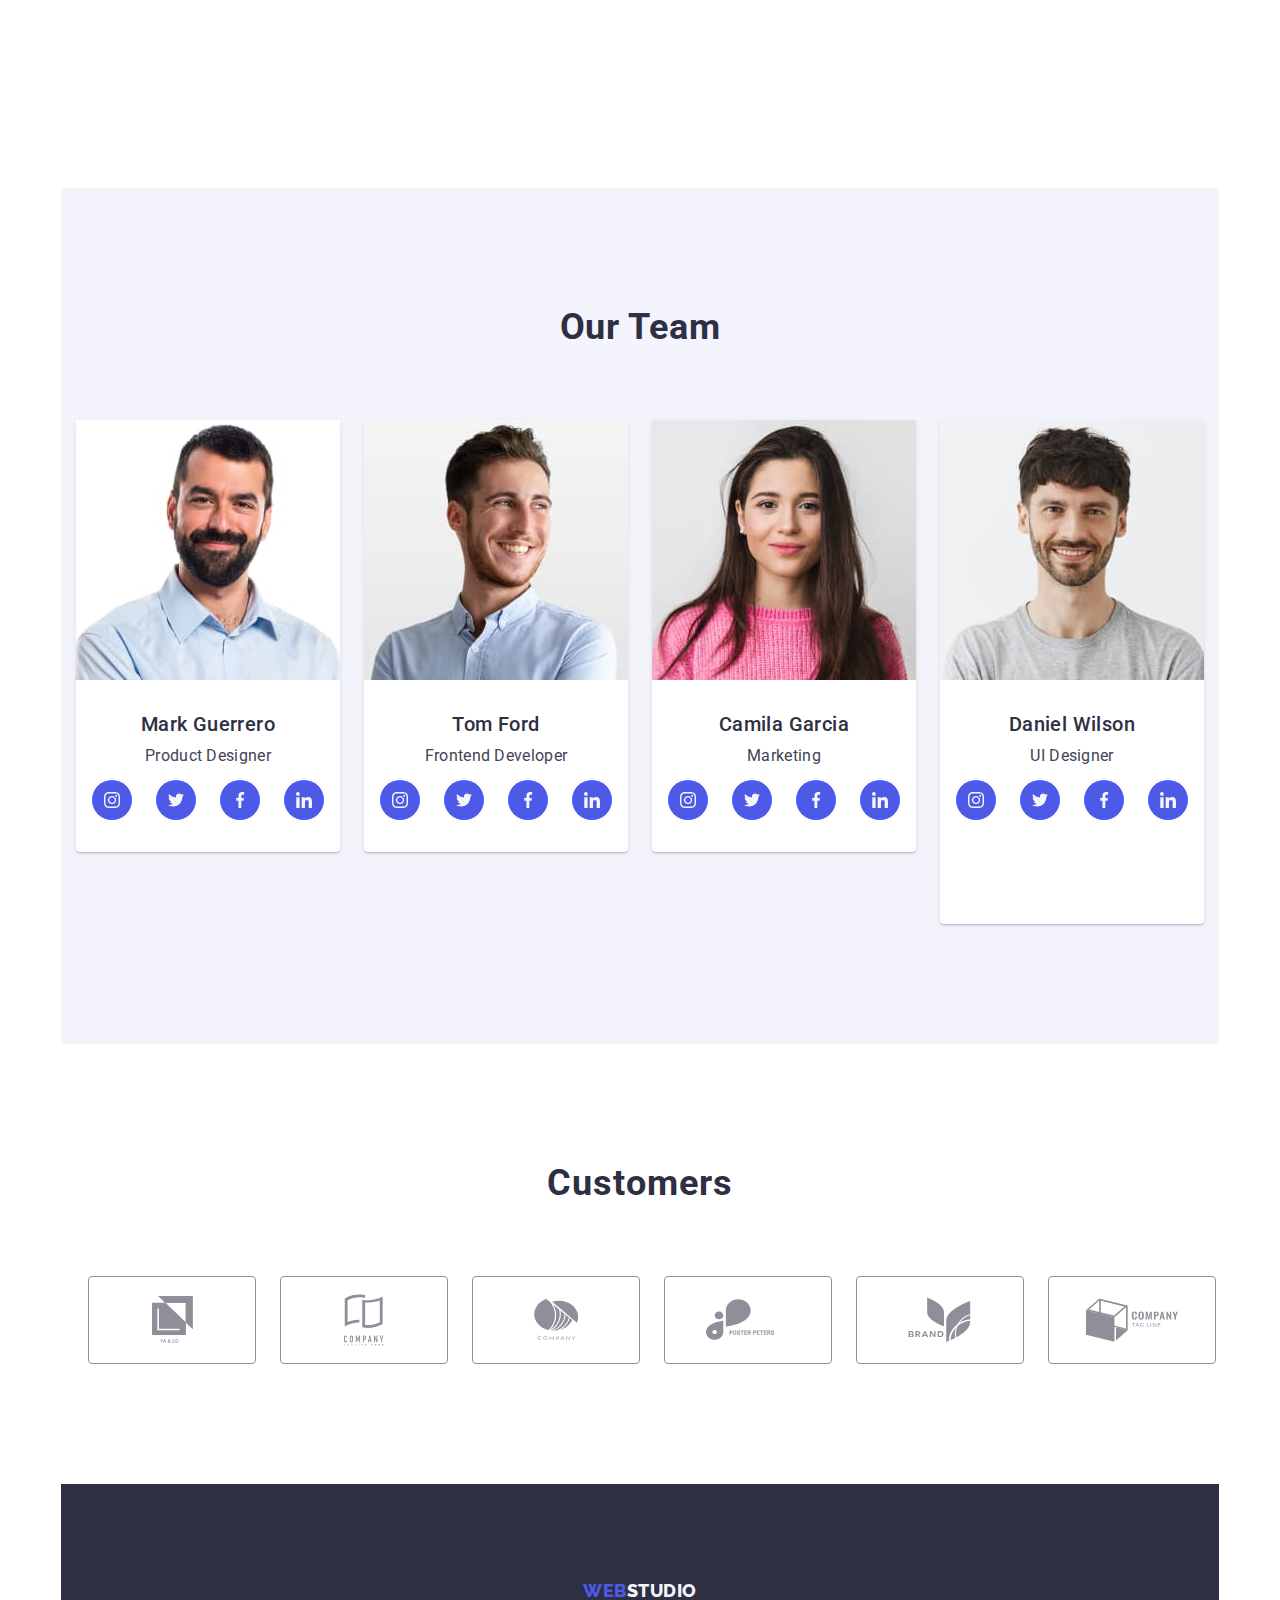
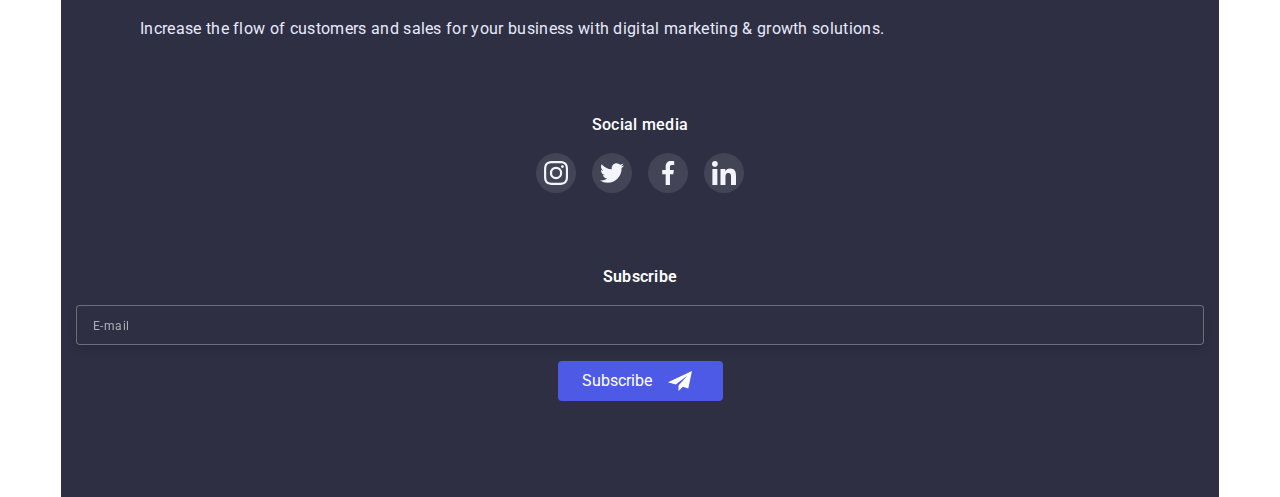
==== commit 7a5c4809: "HW7update" ====
--- a/index.html
+++ b/index.html
@@ -178,8 +178,8 @@
         </section>
 
         <!--section 4-->
-        <section class="team container">
-            <div class="team-container">
+        <section class="team">
+            <div class="team-container container">
                 <h2 class="team-heading">Our Team</h2>
                 <ul class="team-list list">
                     <li class="team-item">
@@ -216,8 +216,7 @@
                                         </svg>
                                     </a>
                                 </li>
-                            </ul>
-                            
+                            </ul>                            
                         </div>
                     </li>
                     
@@ -397,7 +396,7 @@
     <!--footer-->
     <footer class="main-footer container">
         <div class="footer-content">
-            <div>
+            <div class="footer-logo-part">
                 <a class="logo-footer link" href="./index.html"><span class="logo-part-color">WEB</span>STUDIO</a>
                 <p class="text-footer">Increase the flow of customers and sales for your business with digital marketing &
                  growth solutions. </p>    
--- a/css/styles.css
+++ b/css/styles.css
@@ -1,6 +1,11 @@
-@import url(../scss/container.css);
-@import url(../scss/header.css);
-@import url(../scss/mobile-menu.css);
-@import url(../scss/sections.css);
-@import url(../scss/modal.css);
-@import url(../scss/footer.css);/*# sourceMappingURL=styles.css.map */+@import url(../scss/container/container.css);
+@import url(../scss/header/header.css);
+@import url(../scss/mobile-menu/mobile-menu.css);
+@import url(../scss/section1/section1.css);
+@import url(../scss/section2/section2.css);
+@import url(../scss/section3/section3.css);
+@import url(../scss/section4/section4.css);
+@import url(../scss/section5/section5.css);
+@import url(../scss/footer/footer.css);
+@import url(../scss/modal/modal.css);
+@import url(../scss/sections.css);/*# sourceMappingURL=styles.css.map */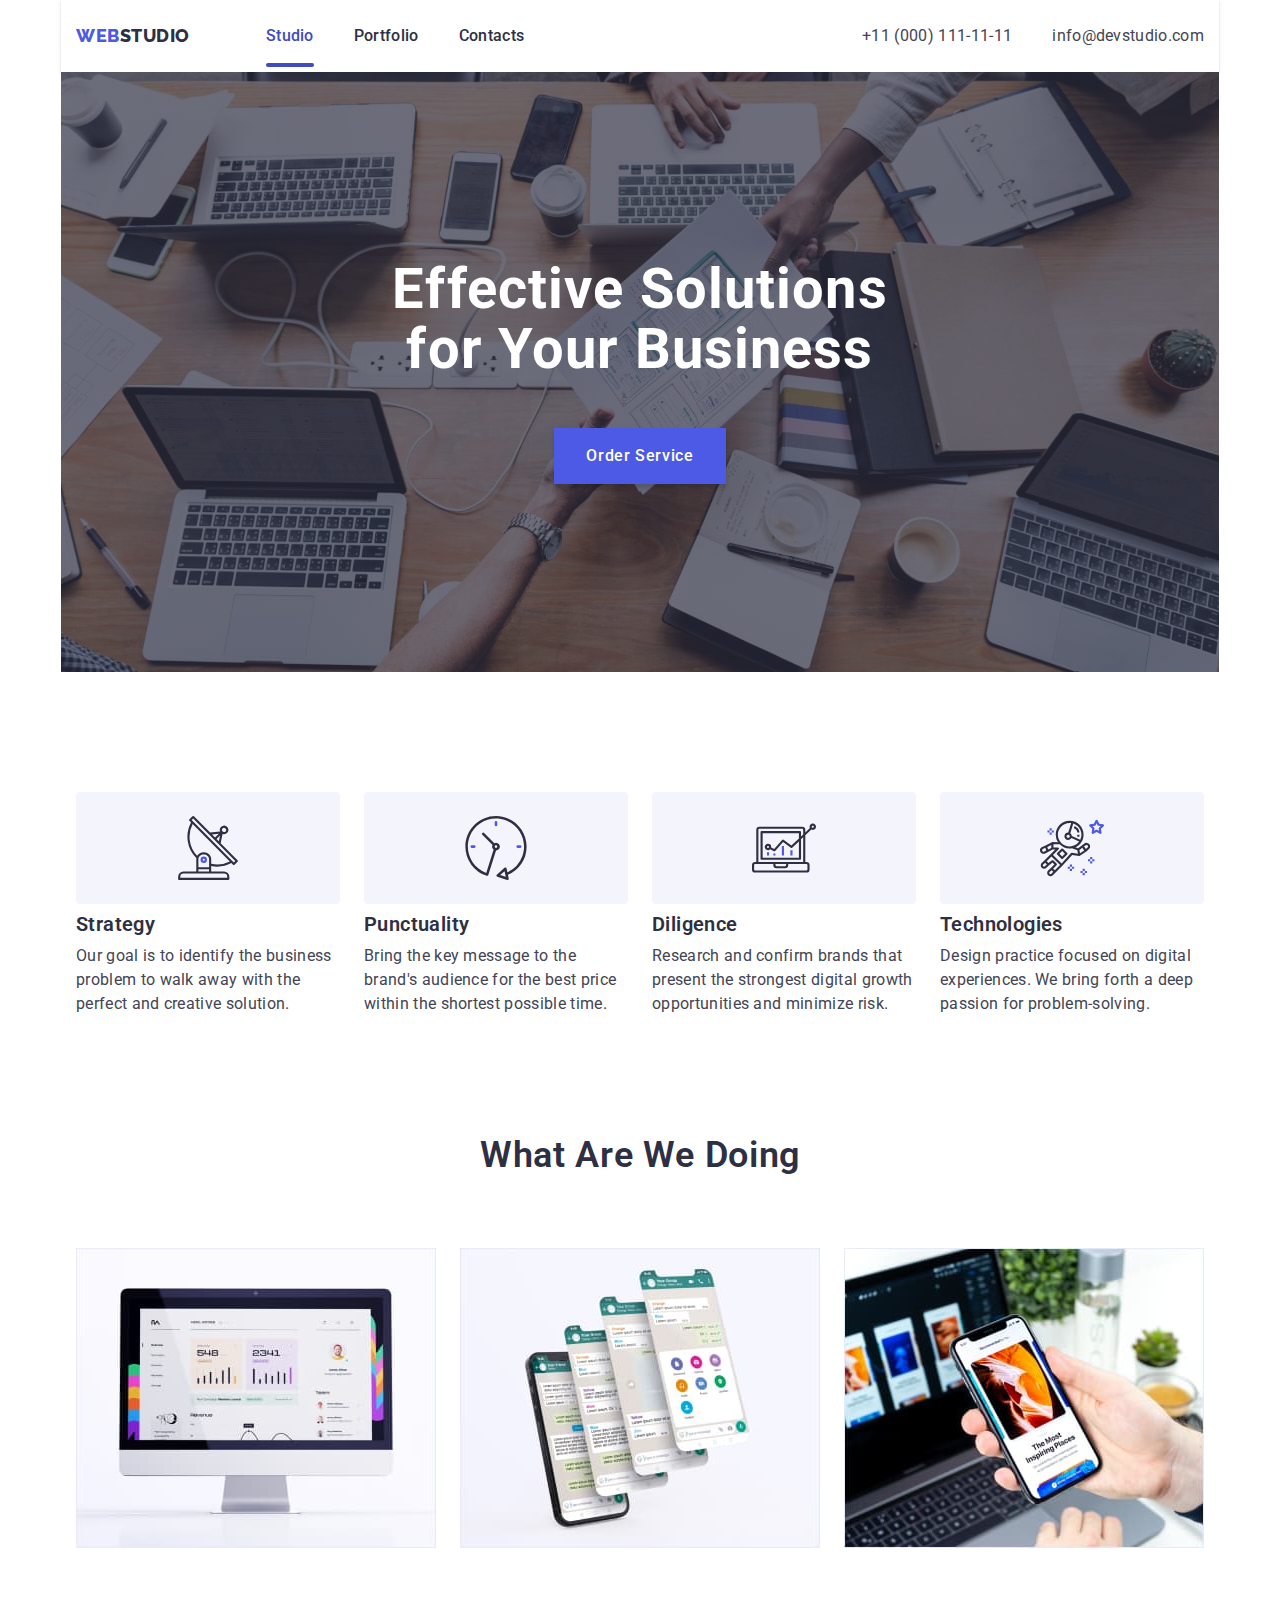
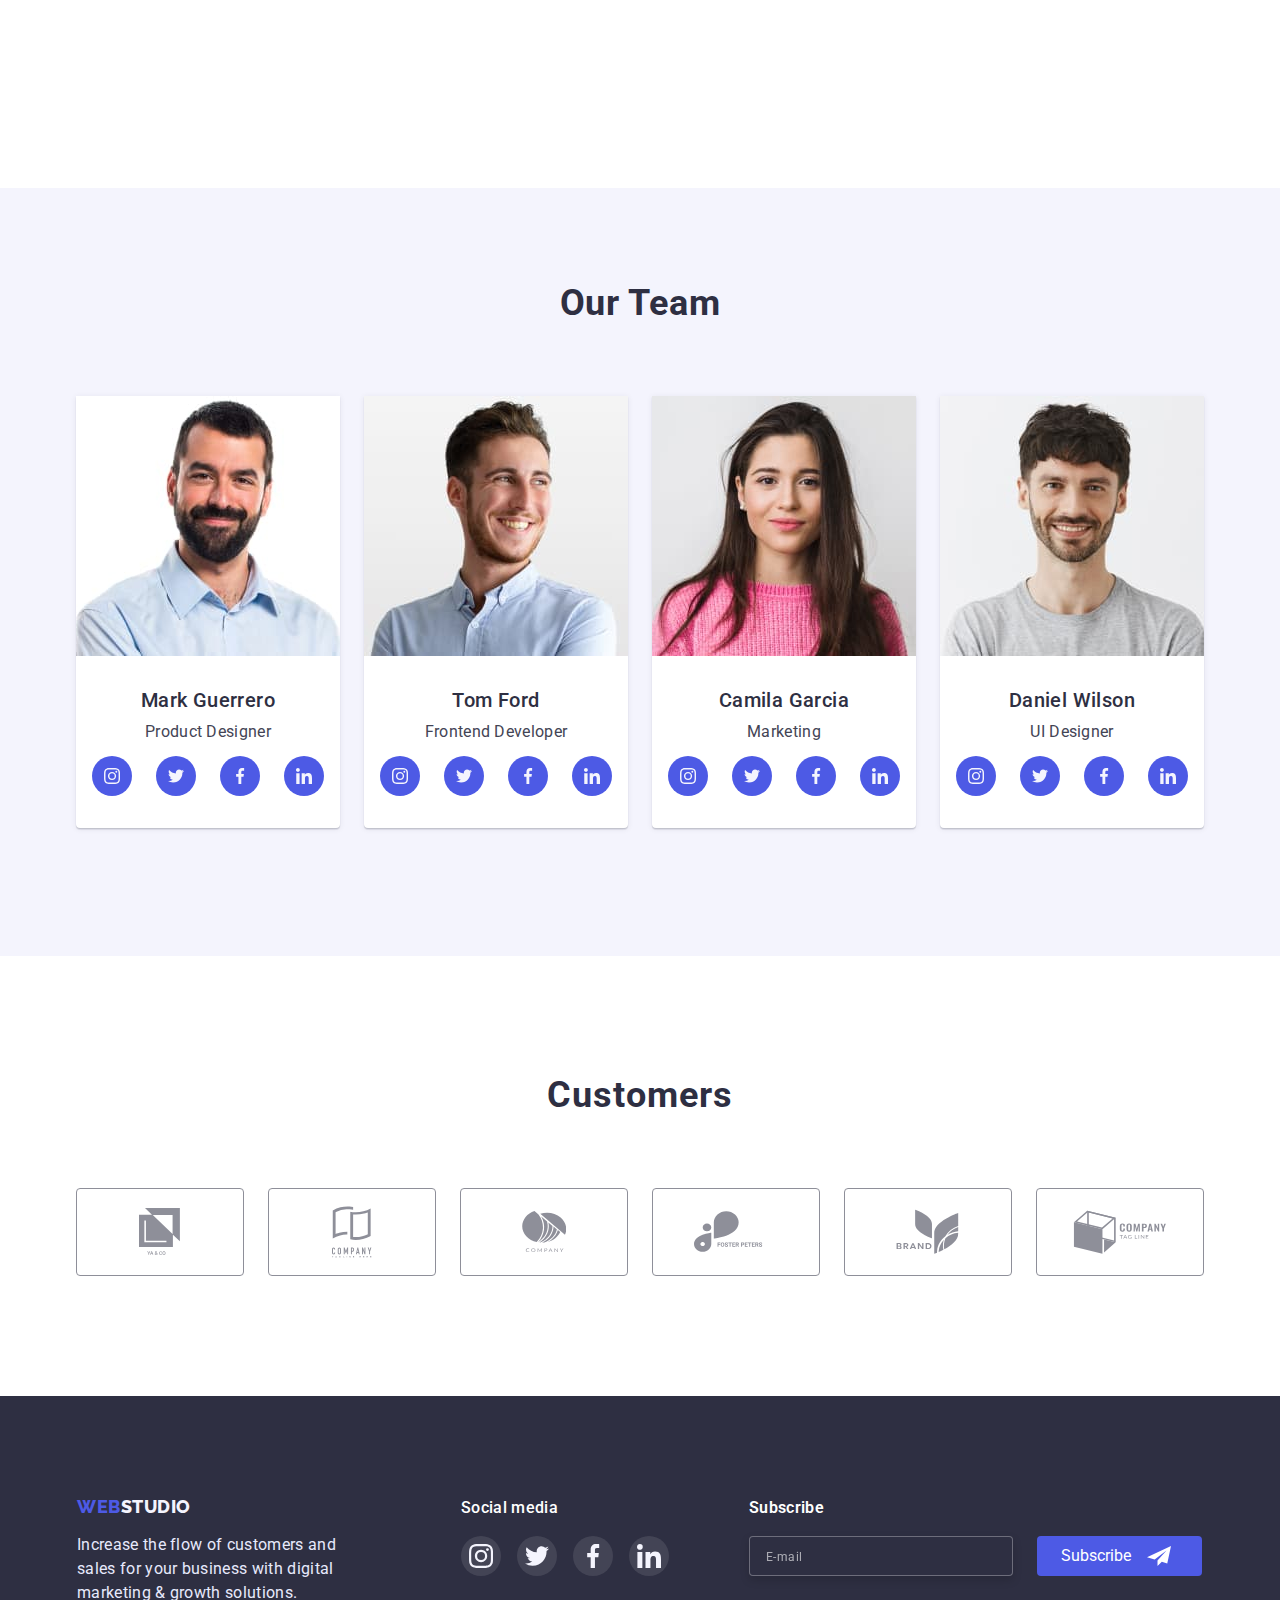
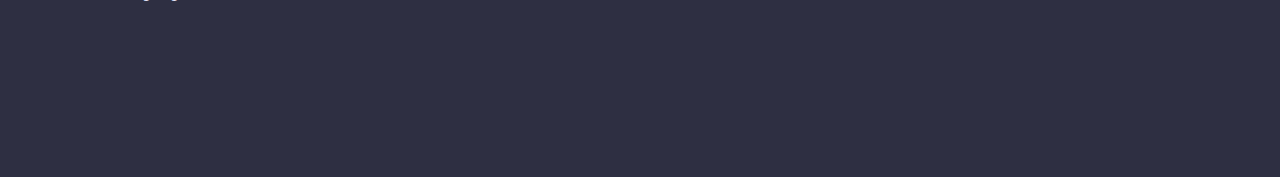
==== commit 3c142934: "HW7up" ====
--- a/index.html
+++ b/index.html
@@ -160,8 +160,8 @@
         </section>
 
         <!--section 3-->
-        <section class="services container">
-            <div class="services-container">
+        <section class="services">
+            <div class="services-container container">
                 <h2 class="services-heading">What Are We Doing</h2>
                 <ul class="services-list list">
                     <li class="services-item">
@@ -184,7 +184,12 @@
                 <ul class="team-list list">
                     <li class="team-item">
                         <div class="card-content">
-                            <img class="team-link" src="./images/team/Mark-Guerrero@1x.jpg" alt="Mark Guerrero" width="264">
+                            <img
+                            srcset="./images/team/Mark-Guerrero@1x.jpg 1x,./images/team/Mark-Guerrero@2x.jpg 2x"
+                            src="./images/team/Mark-Guerrero@1x.jpg" 
+                            alt="Mark Guerrero" 
+                            class="team-link"                             
+                            >
                             <h3 class="team-title">Mark Guerrero</h3>
                             <p class="team-text">Product Designer</p>
                             <ul class="team-social-list list">
@@ -222,7 +227,12 @@
                     
                     <li class="team-item">
                         <div class="card-content">
-                            <img class="team-link" src="./images/team/Tom-ford@1x.jpg" alt="Tom Ford" width="264">
+                            <img
+                            srcset="./images/team/Tom-ford@1x.jpg 1x, ./images/team/Tom-ford@2x.jpg 2x"
+                            src="./images/team/Tom-ford@1x.jpg" 
+                            alt="Tom Ford" 
+                            class="team-link"                             
+                            >
                             <h3 class="team-title">Tom Ford</h3>
                             <p class="team-text">Frontend Developer</p>
                             <ul class="team-social-list list">
@@ -260,11 +270,12 @@
 
                     <li class="team-item">
                         <div class="card-content">
-                            <img                           
+                            <img 
+                            srcset="./images/team/Camila-Garcia@1x.jpg 1x, ./images/team/Camila-Garcia@2x.jpg 2x"                          
                             src="./images/team/Camila-Garcia@1x.jpg" 
                             alt="Camila Garcia" 
                             class="team-link" 
-                            width="264">
+                            >
                             <h3 class="team-title">Camila Garcia</h3>
                             <p class="team-text">Marketing</p>
                             <ul class="team-social-list list">
@@ -302,7 +313,12 @@
 
                     <li class="team-item">
                         <div class="card-content">
-                            <img class="team-link" src="./images/team/Daniel-Wilson@1x.jpg" alt="Daniel Wilson" width="264">
+                            <img 
+                            srcset="./images/team/Daniel-Wilson@1x.jpg 1x, ./images/team/Daniel-Wilson@2.jpg 2x"
+                            src="./images/team/Daniel-Wilson@1x.jpg" 
+                            alt="Daniel Wilson"
+                            class="team-link"                             
+                            >
                             <h3 class="team-title">Daniel Wilson</h3>
                             <p class="team-text">UI Designer</p>
                             <ul class="team-social-list list">
@@ -394,8 +410,8 @@
     </main>
 
     <!--footer-->
-    <footer class="main-footer container">
-        <div class="footer-content">
+    <footer class="main-footer">
+        <div class="footer-content container">
             <div class="footer-logo-part">
                 <a class="logo-footer link" href="./index.html"><span class="logo-part-color">WEB</span>STUDIO</a>
                 <p class="text-footer">Increase the flow of customers and sales for your business with digital marketing &
--- a/css/styles.css
+++ b/css/styles.css
@@ -7,5 +7,4 @@
 @import url(../scss/section4/section4.css);
 @import url(../scss/section5/section5.css);
 @import url(../scss/footer/footer.css);
-@import url(../scss/modal/modal.css);
-@import url(../scss/sections.css);/*# sourceMappingURL=styles.css.map */+@import url(../scss/modal/modal.css);/*# sourceMappingURL=styles.css.map */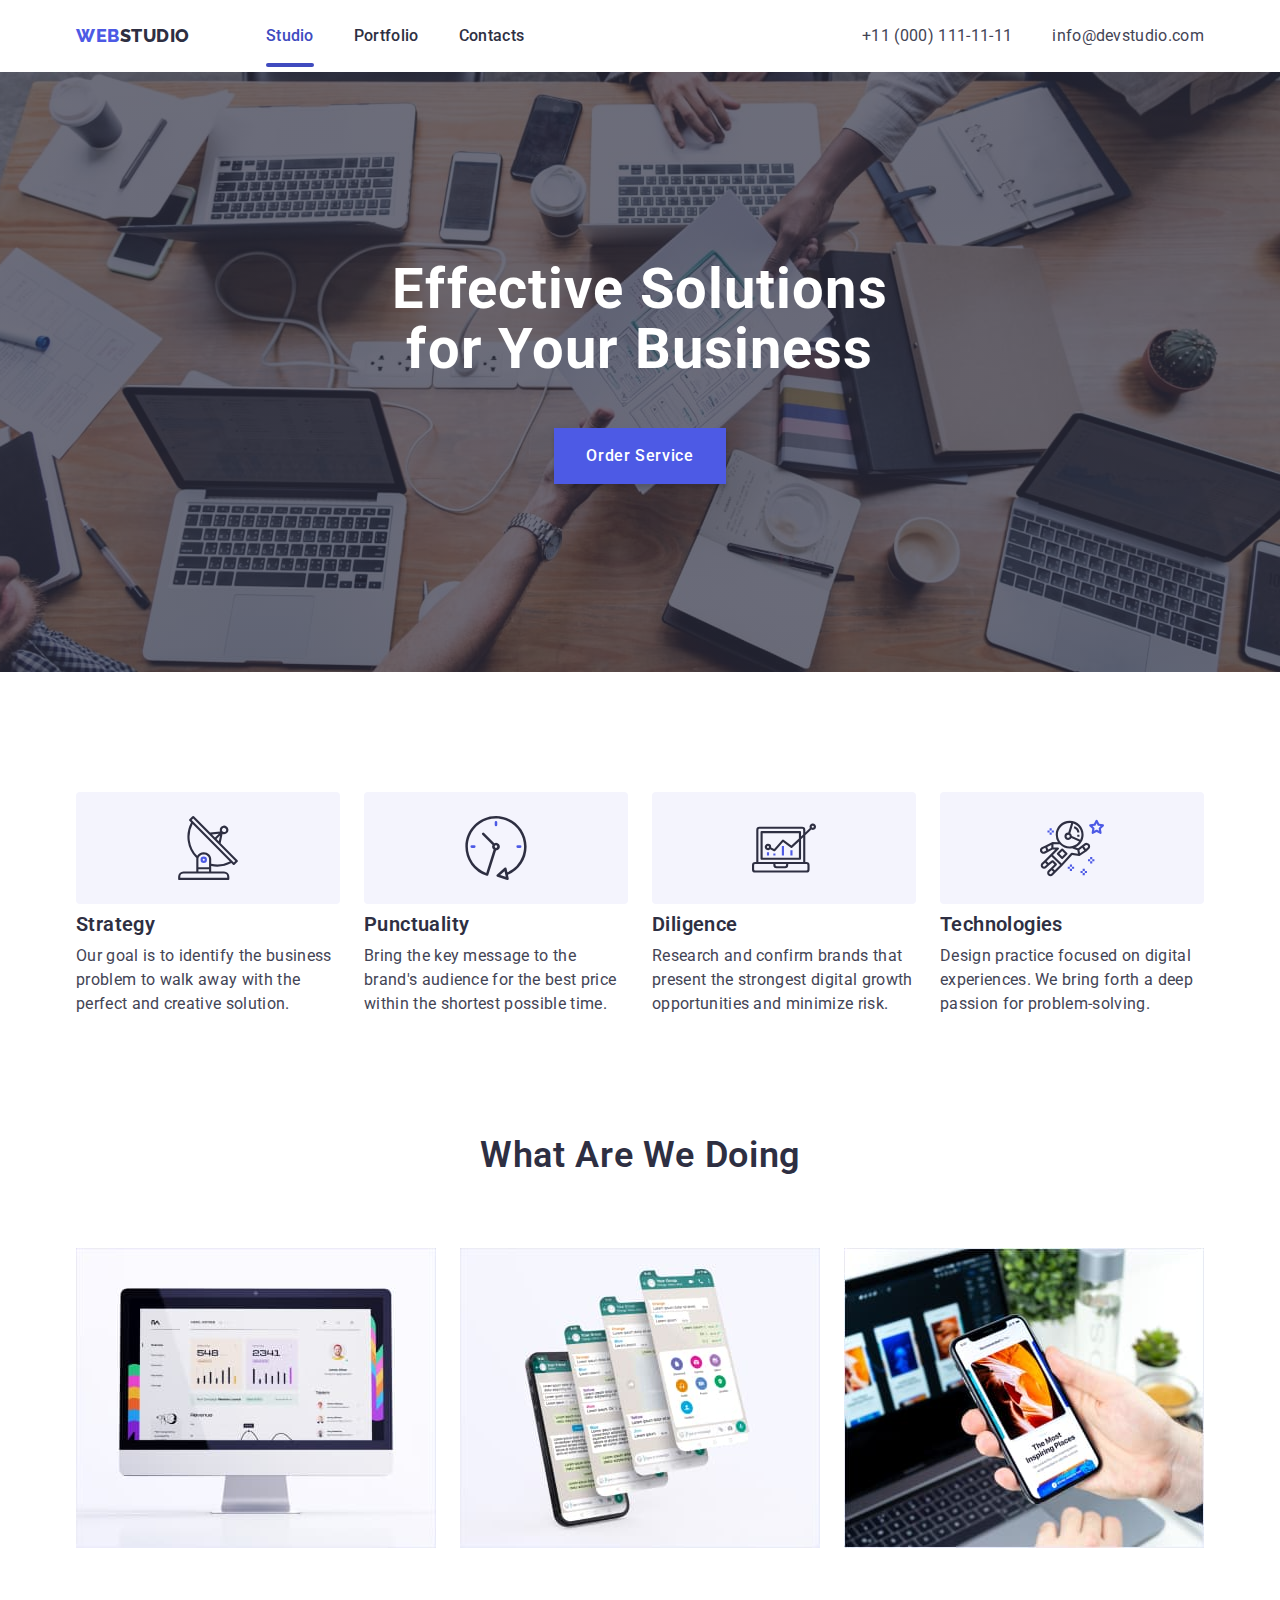
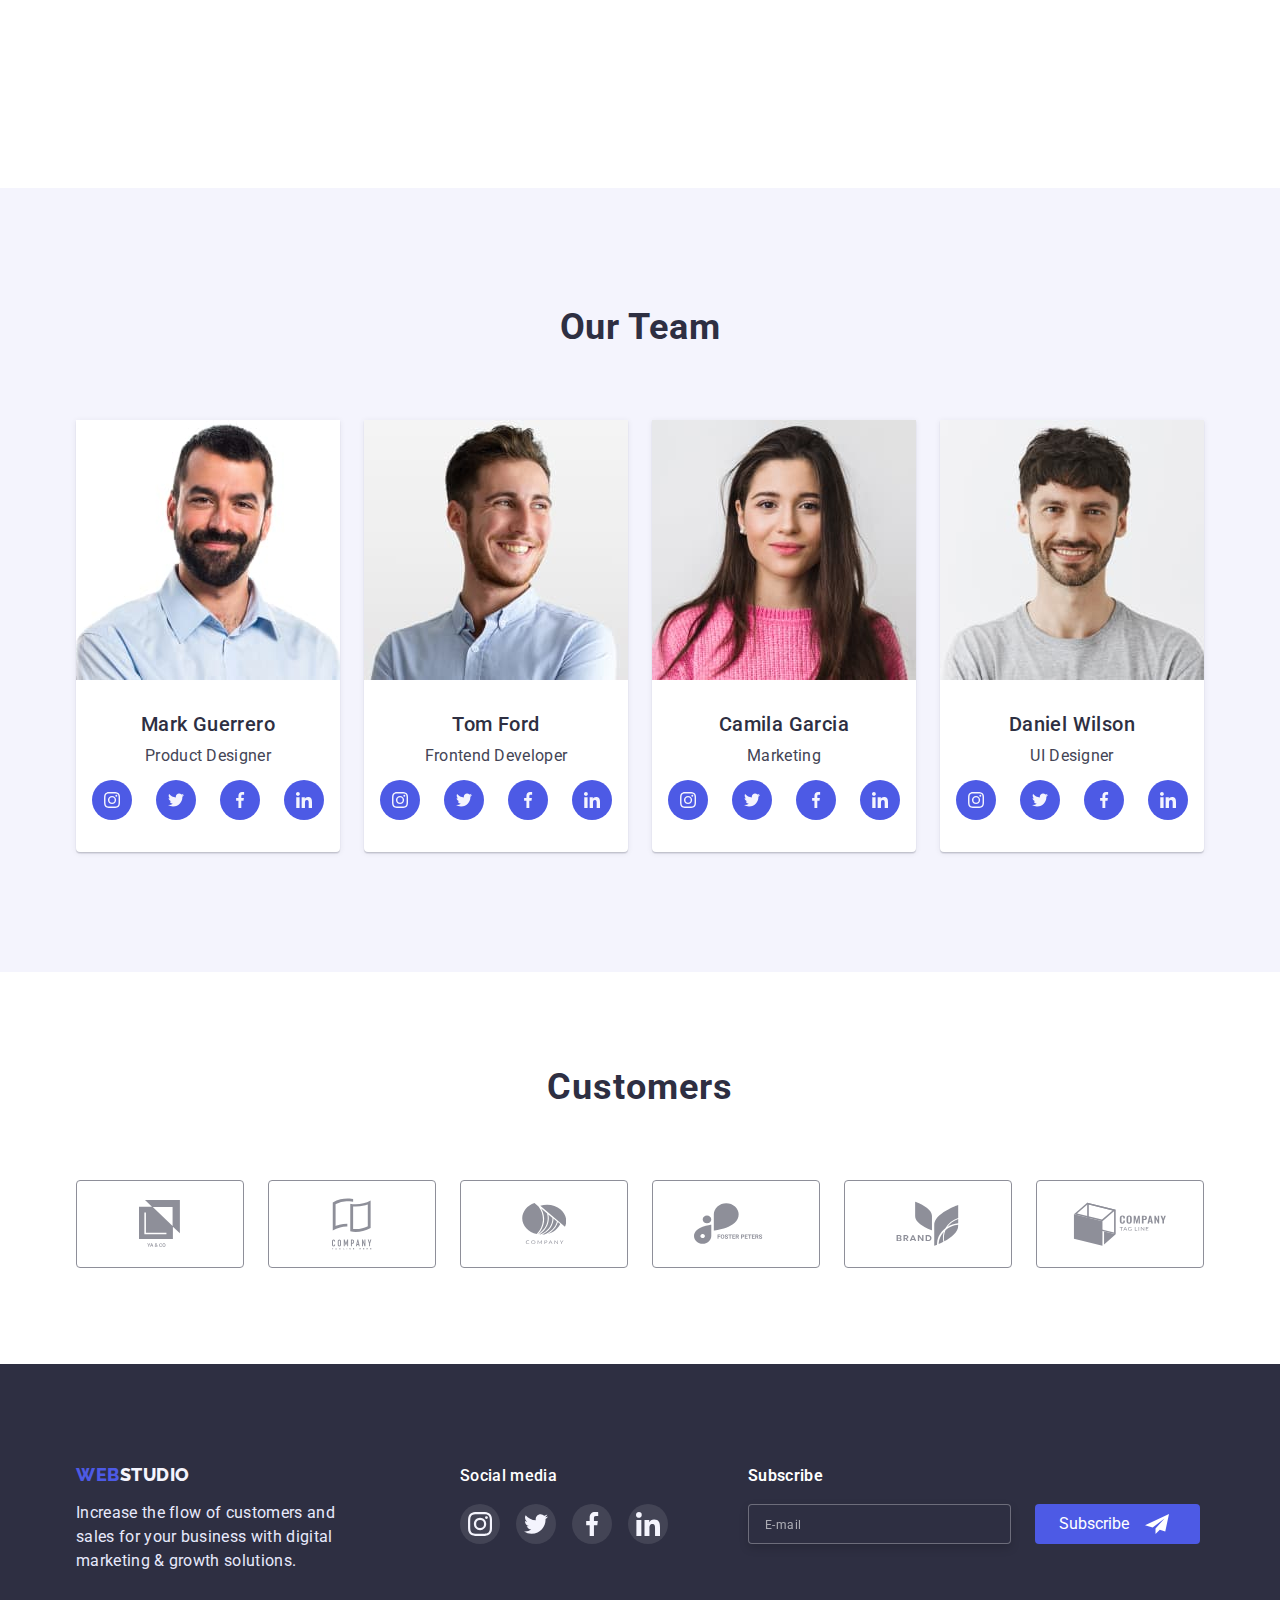
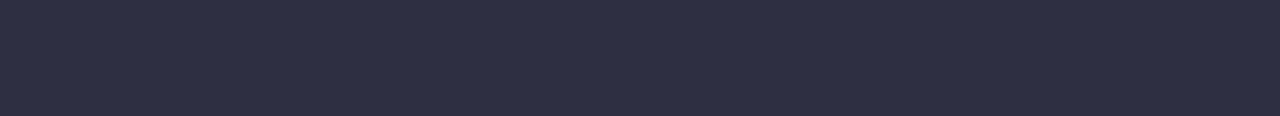
==== commit 22fb3777: "HW7main" ====
--- a/index.html
+++ b/index.html
@@ -102,8 +102,8 @@
 
     <main>
         <!--section 1-->
-        <section>
-            <div class="hero bg-image container">
+        <section class="hero bg-image">
+            <div class="container">
                 <h1 class="hero-text">Effective Solutions<br>for Your Business</h1>
                 <button data-modal-open class="hero-button" type="button">Order Service</button>
             </div>                
@@ -359,7 +359,7 @@
 
         <!--section 5-->
         <section class="customers">
-            <div class="container">
+            <div class="customers-content container">
                 <h2 class="customers-heading">Customers</h2>
                 <ul class="customers-list list">
                 <li class="customers-item">
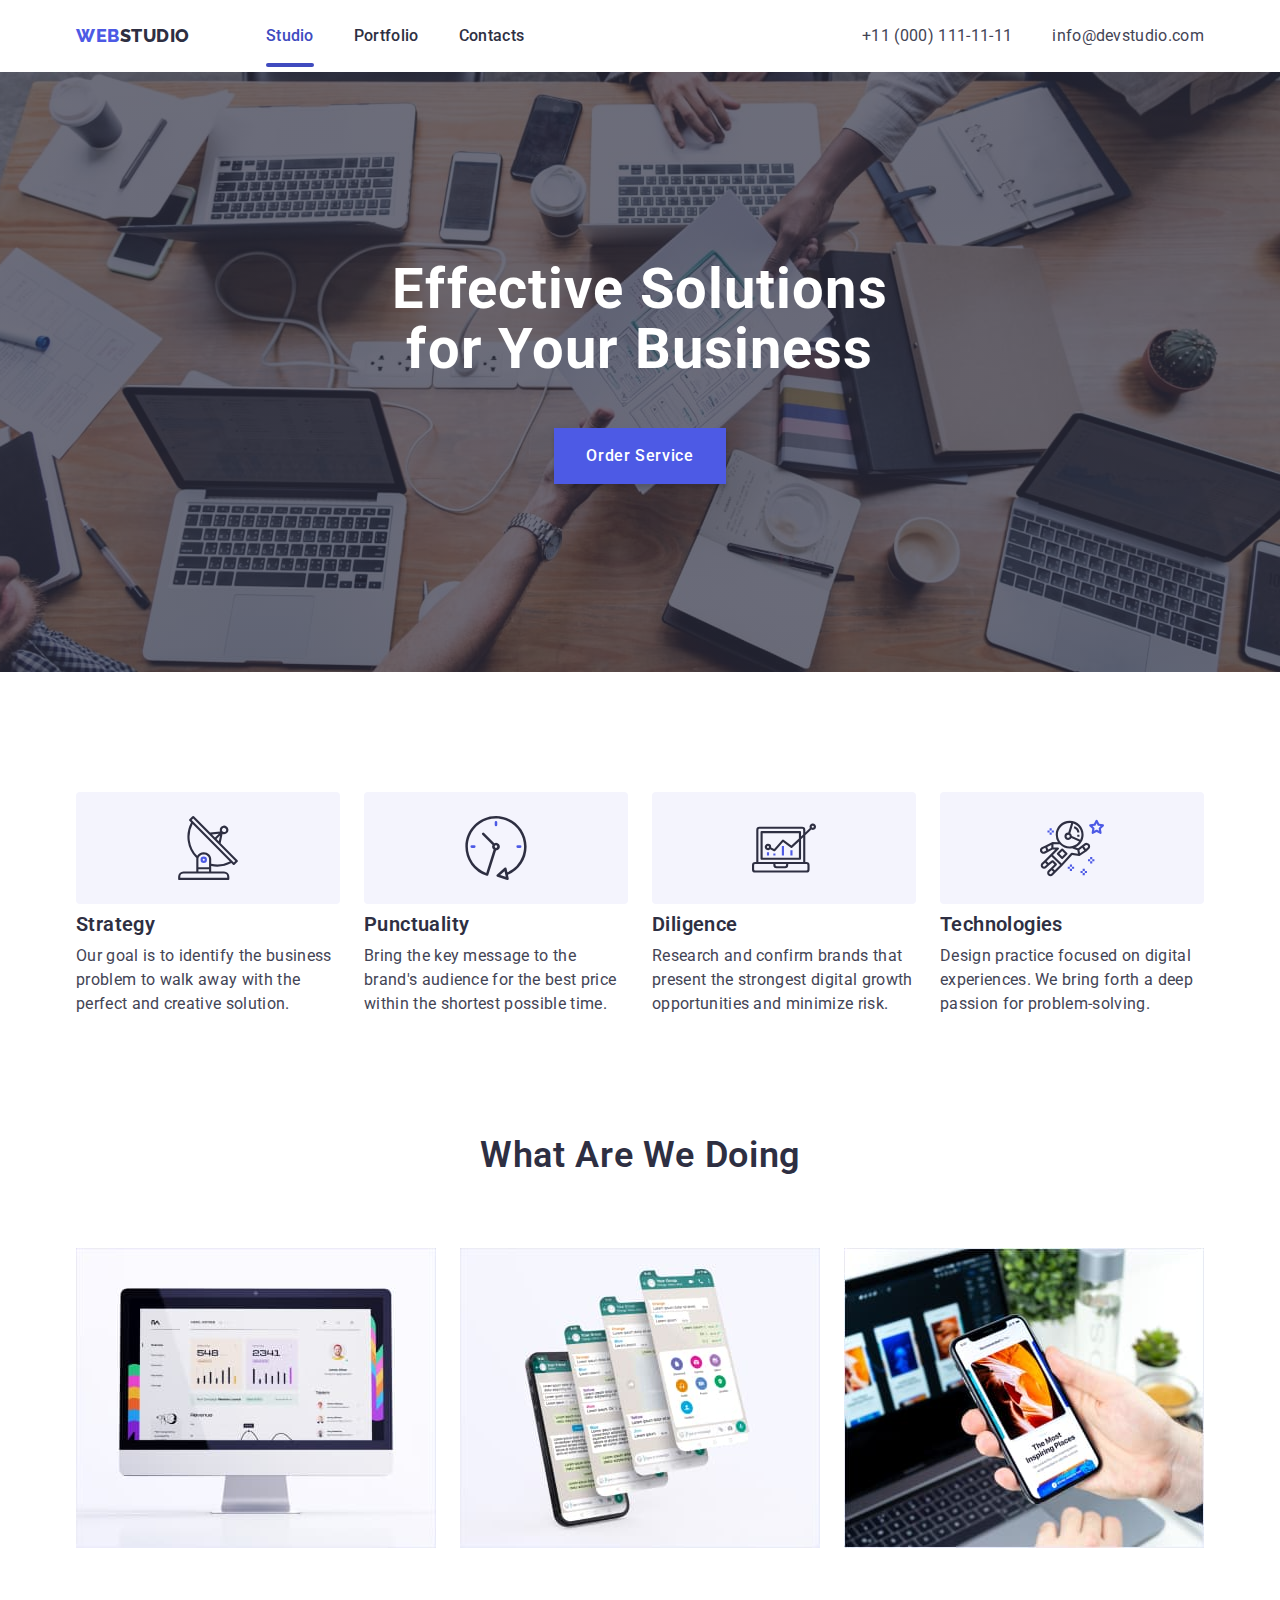
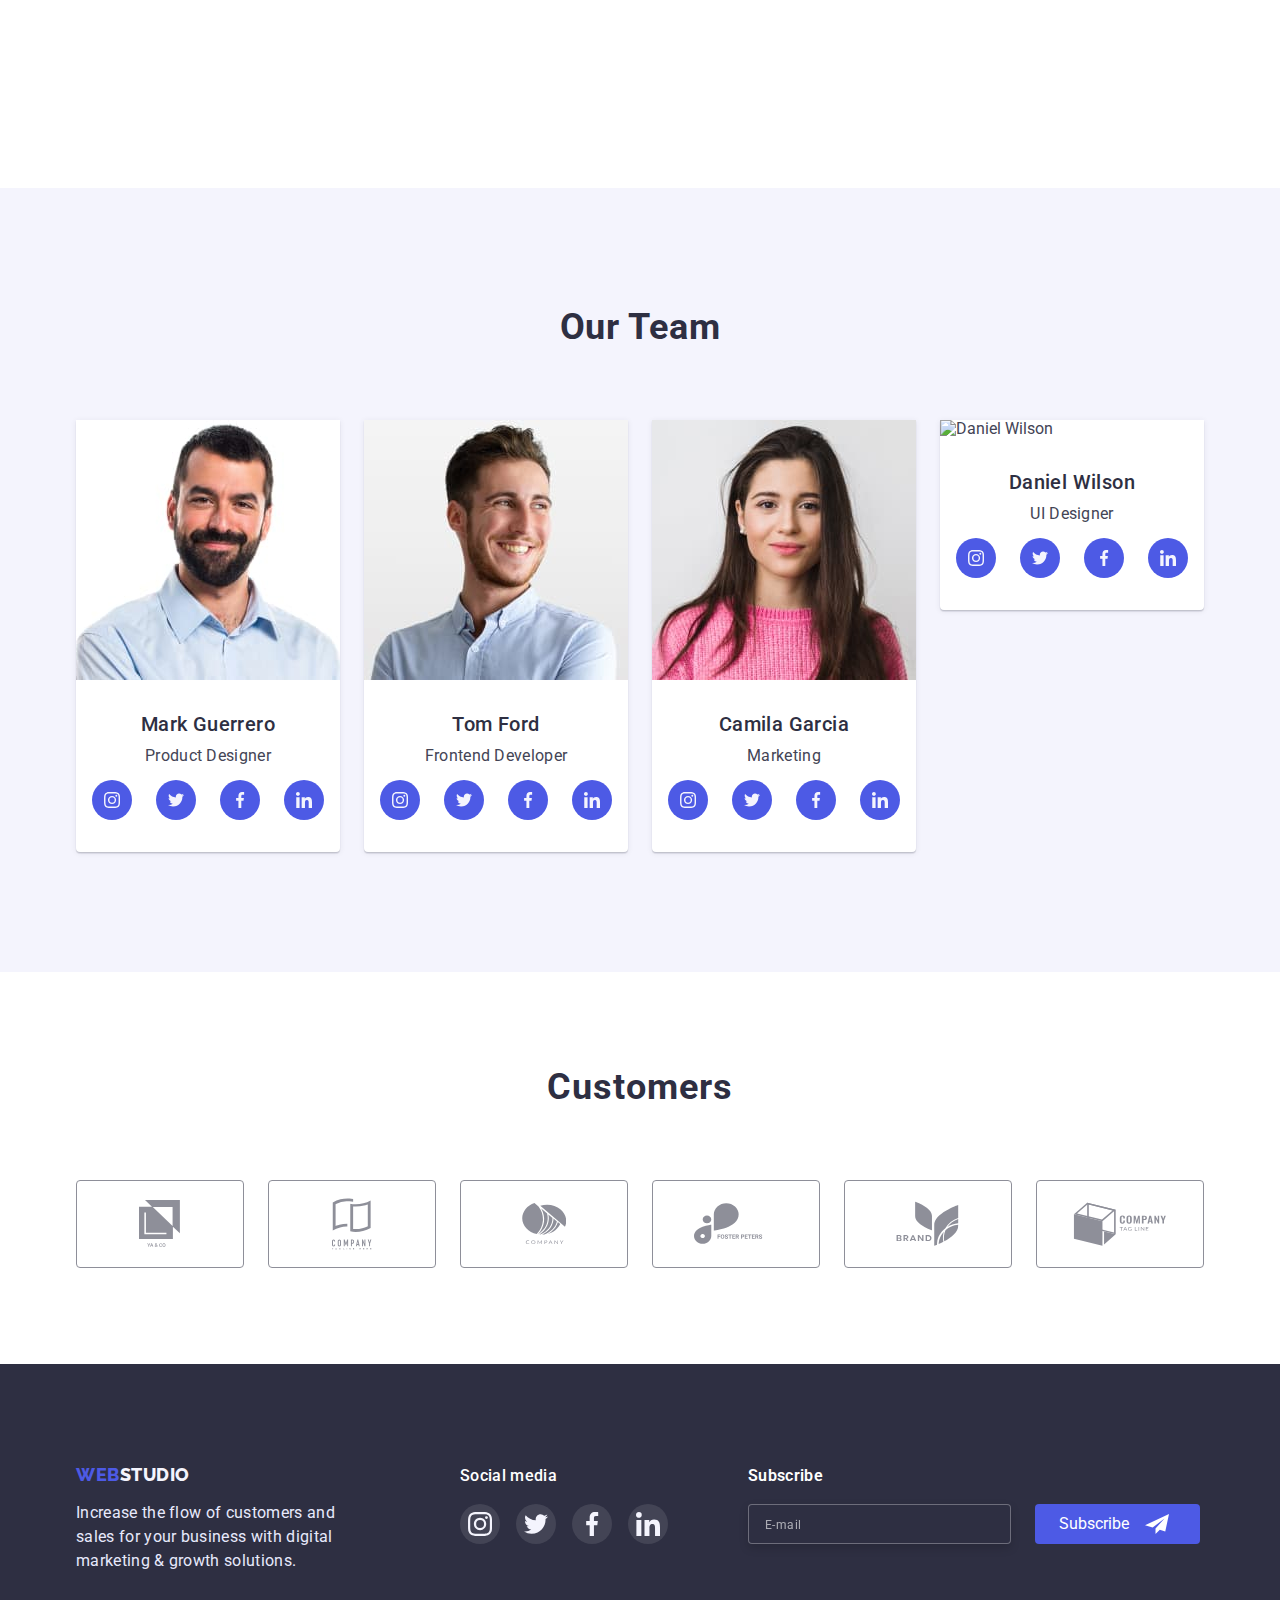
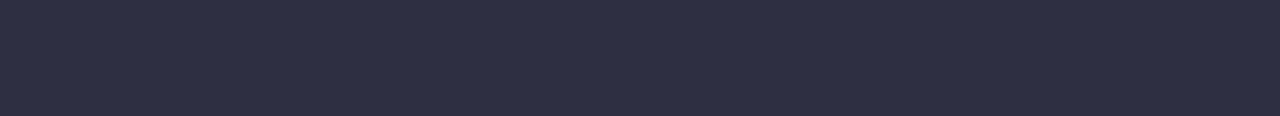
==== commit dcb1e4d1: "HW7" ====
--- a/index.html
+++ b/index.html
@@ -314,8 +314,8 @@
                     <li class="team-item">
                         <div class="card-content">
                             <img 
-                            srcset="./images/team/Daniel-Wilson@1x.jpg 1x, ./images/team/Daniel-Wilson@2.jpg 2x"
-                            src="./images/team/Daniel-Wilson@1x.jpg" 
+                            srcset="./images/team/Daniel-Wilson@2x.jpg 2x"
+                            src="./images/team/Daniel-Wilson@1x.jpg 1x" 
                             alt="Daniel Wilson"
                             class="team-link"                             
                             >
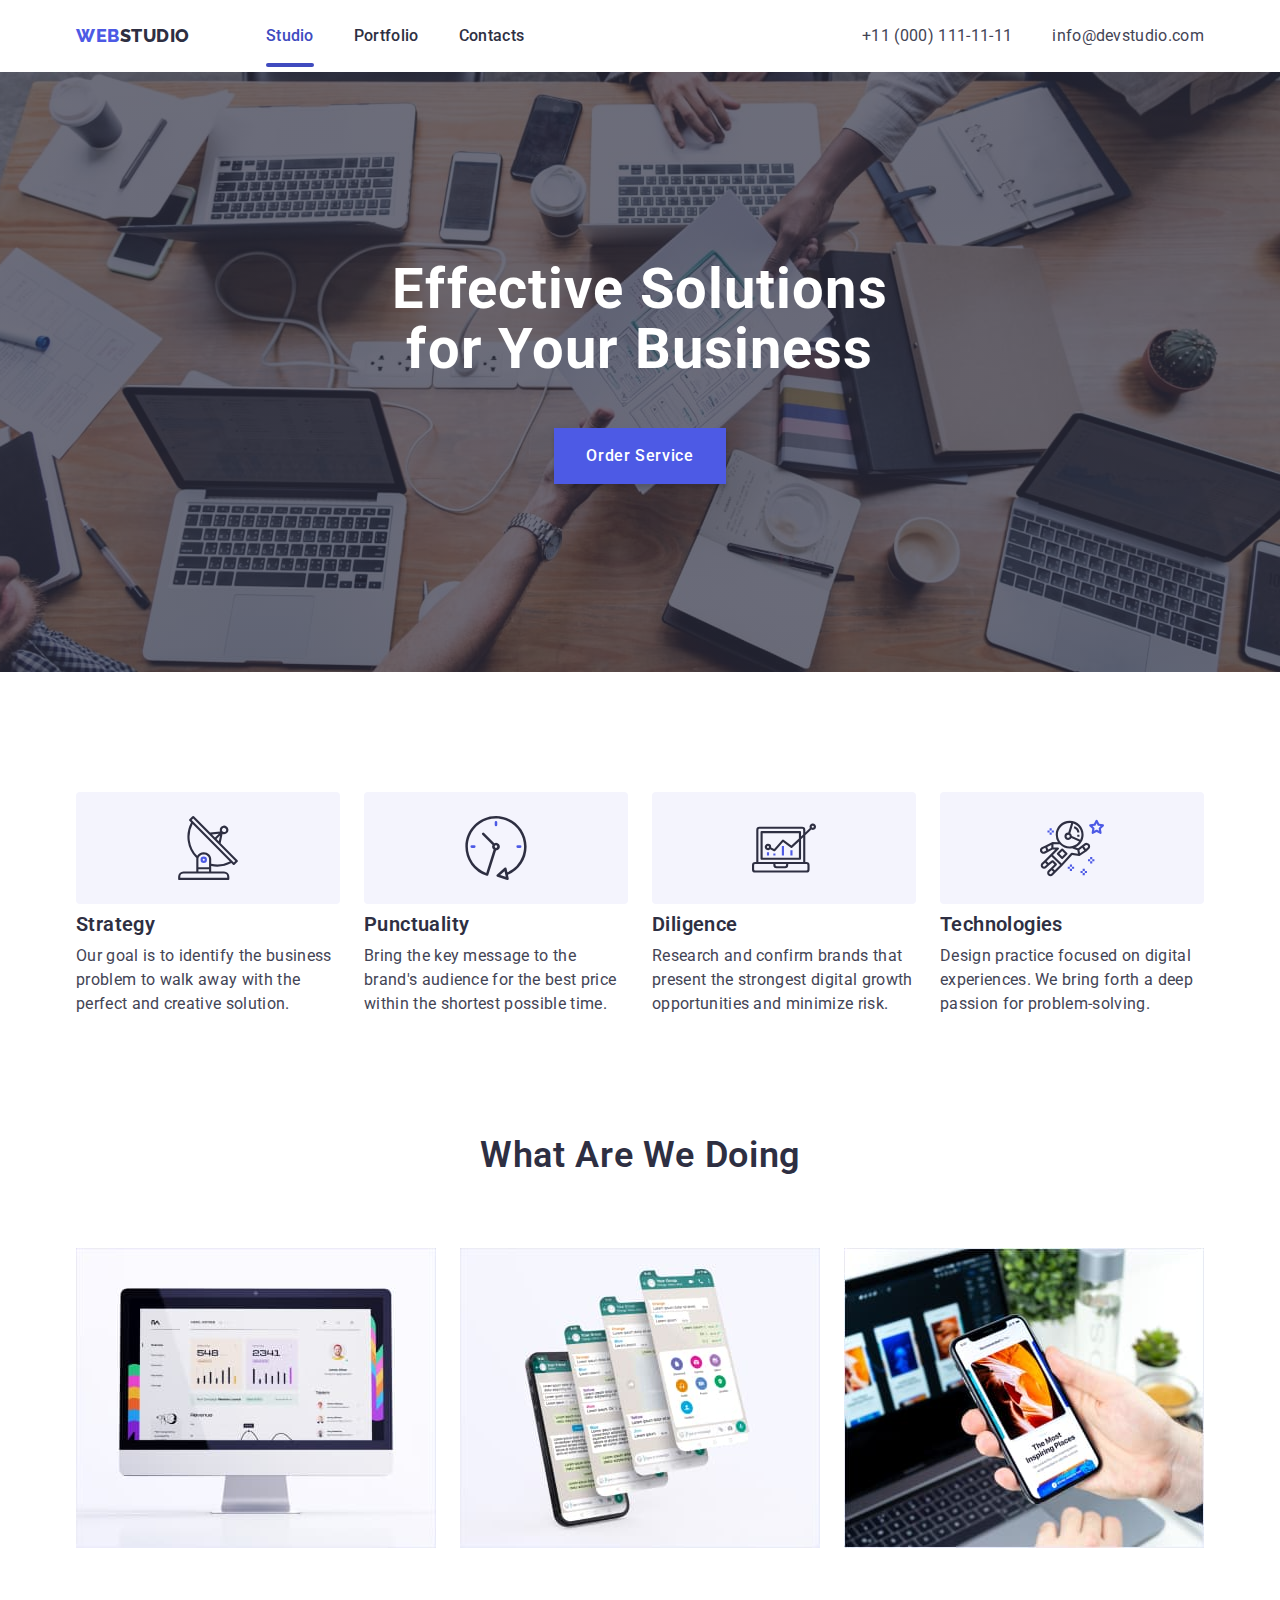
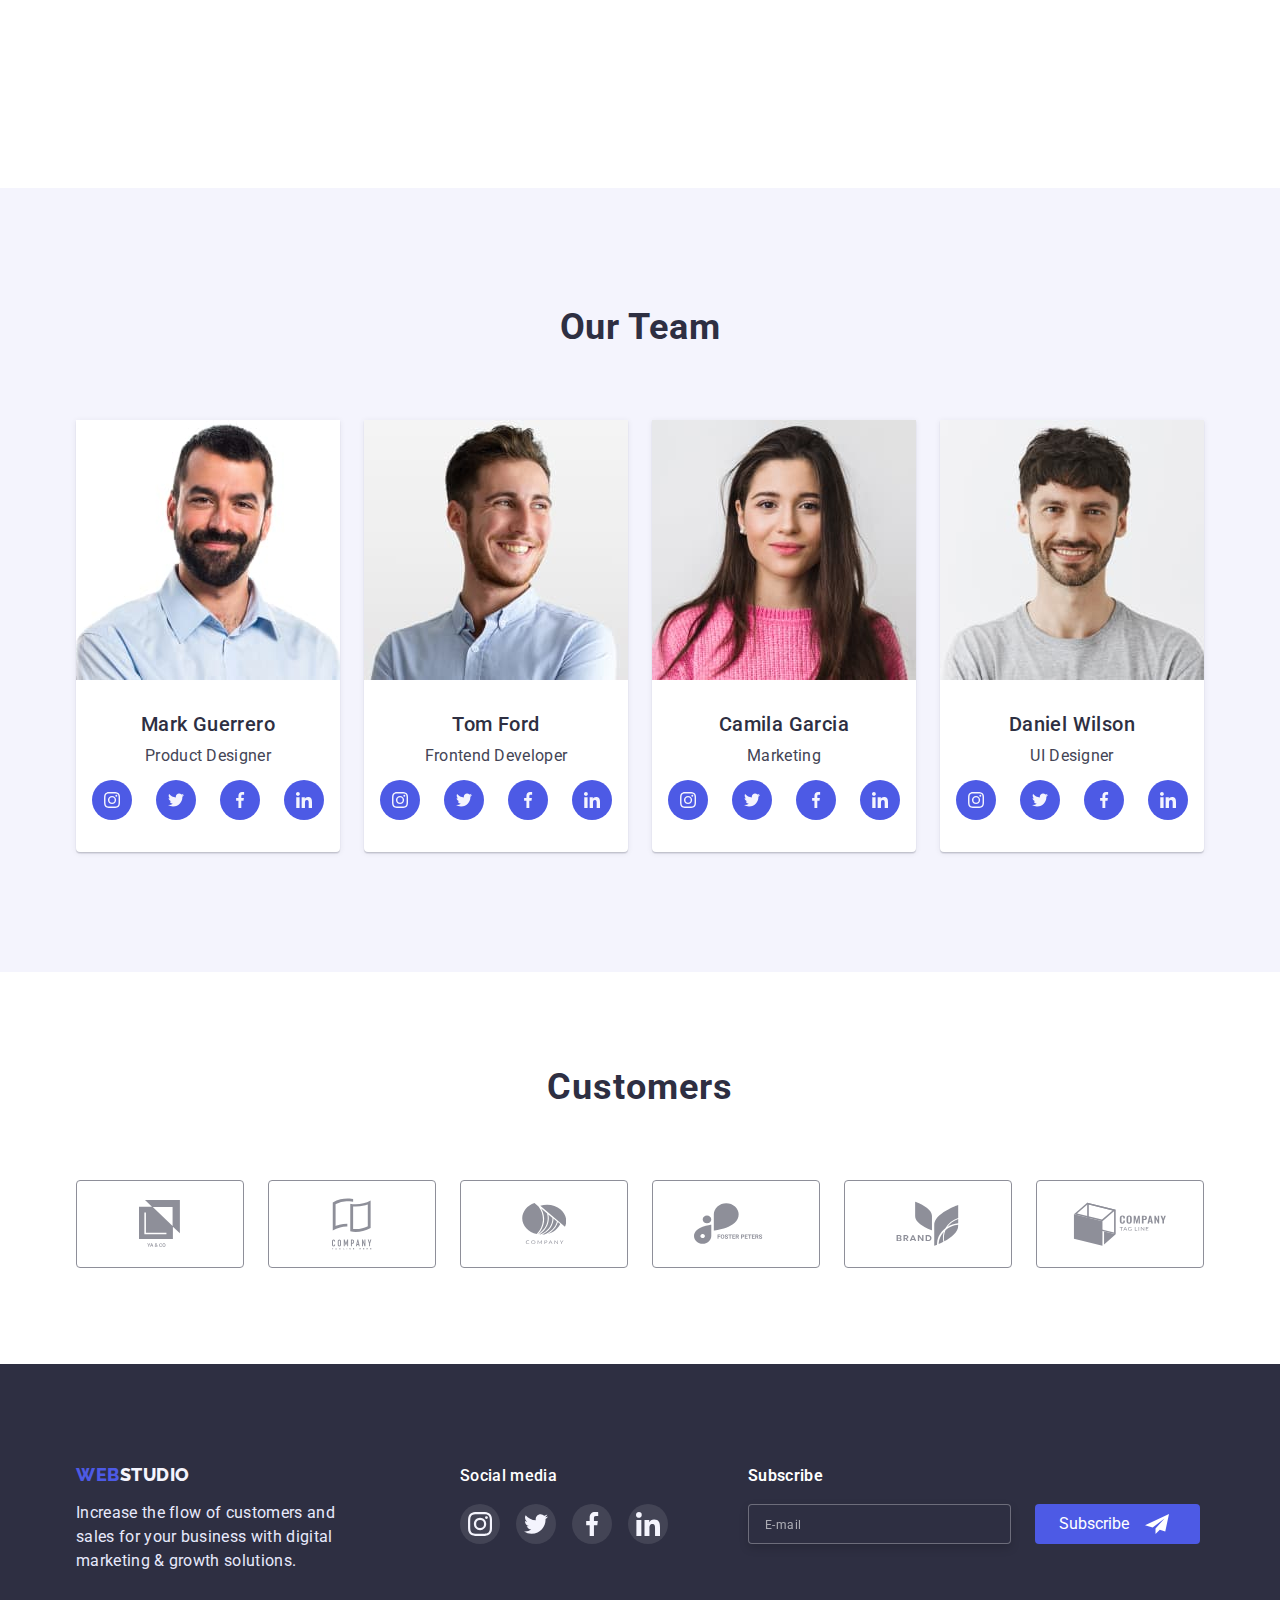
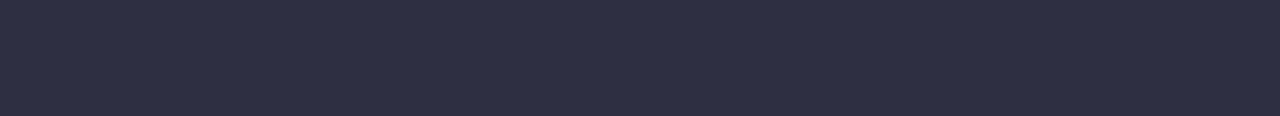
==== commit bb9f5195: "HW7" ====
--- a/index.html
+++ b/index.html
@@ -315,7 +315,7 @@
                         <div class="card-content">
                             <img 
                             srcset="./images/team/Daniel-Wilson@2x.jpg 2x"
-                            src="./images/team/Daniel-Wilson@1x.jpg 1x" 
+                            src="./images/team/Daniel-Wilson@1x.jpg" 
                             alt="Daniel Wilson"
                             class="team-link"                             
                             >
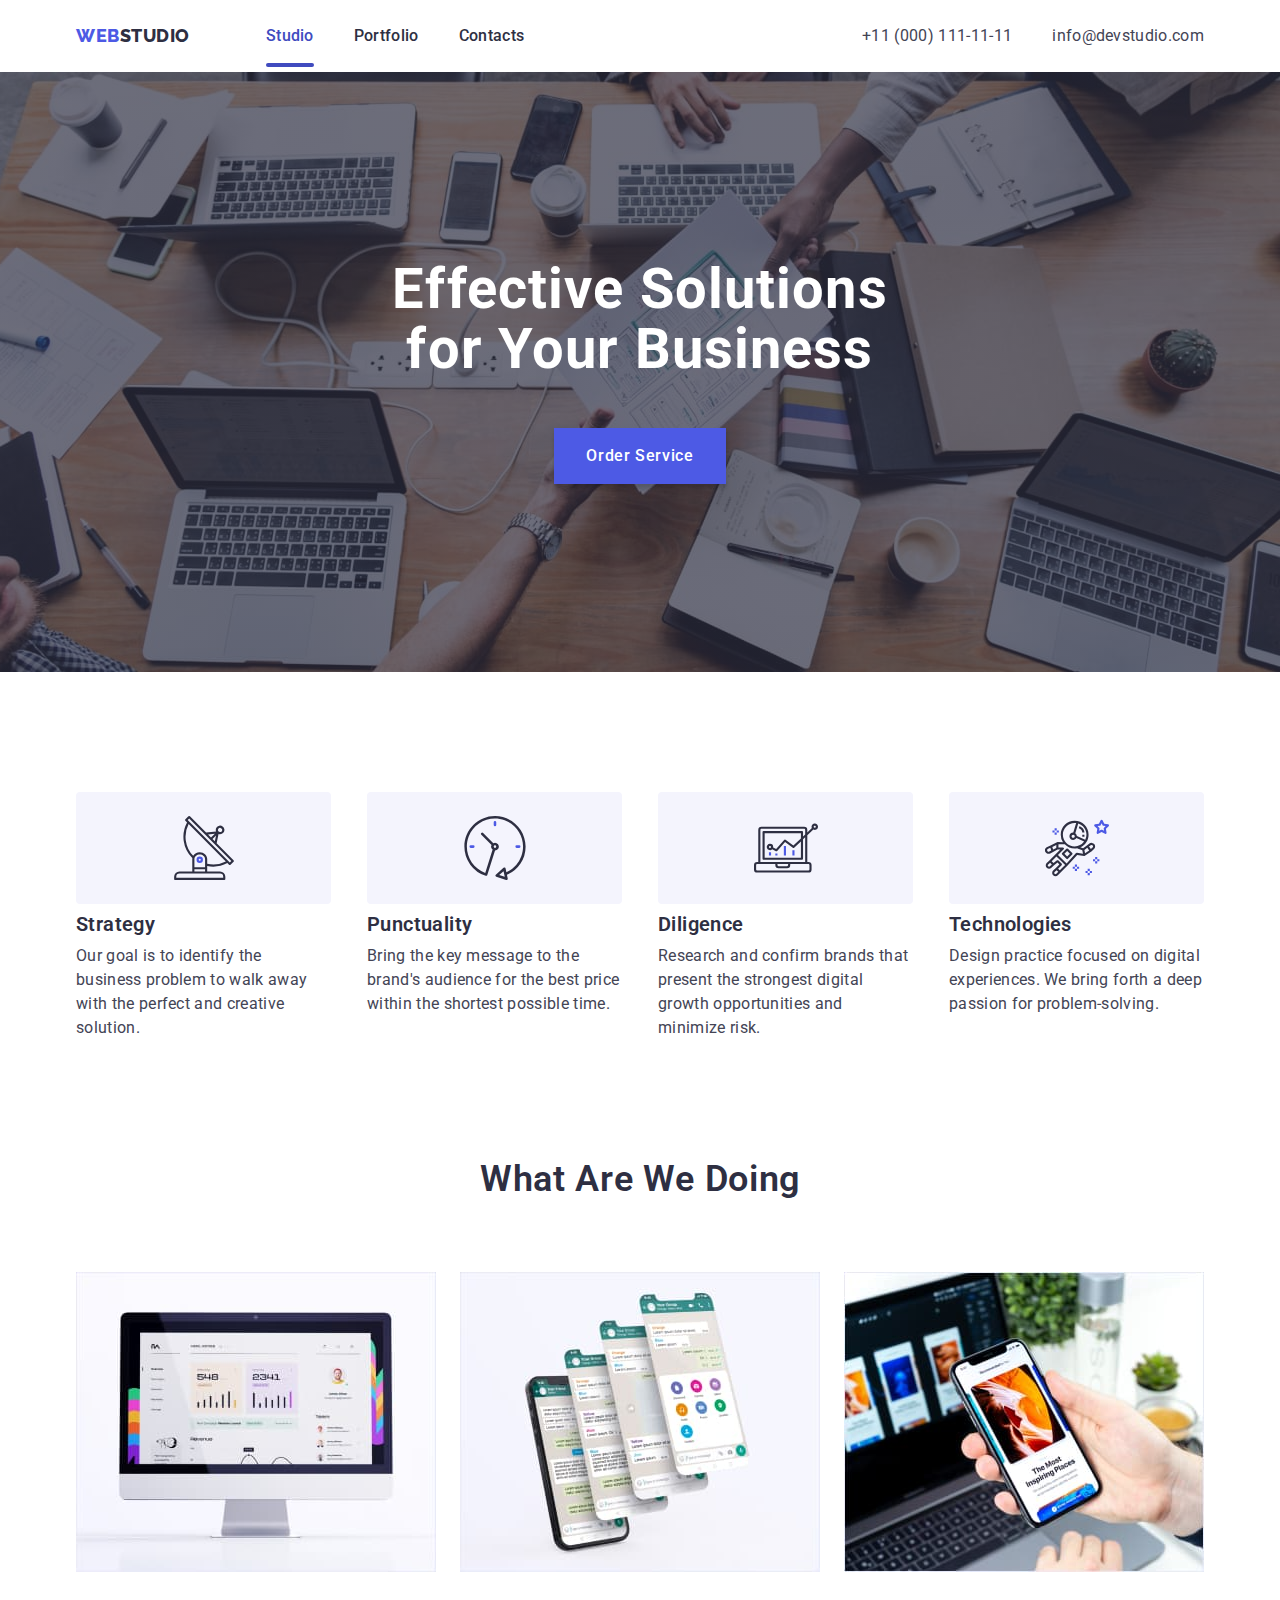
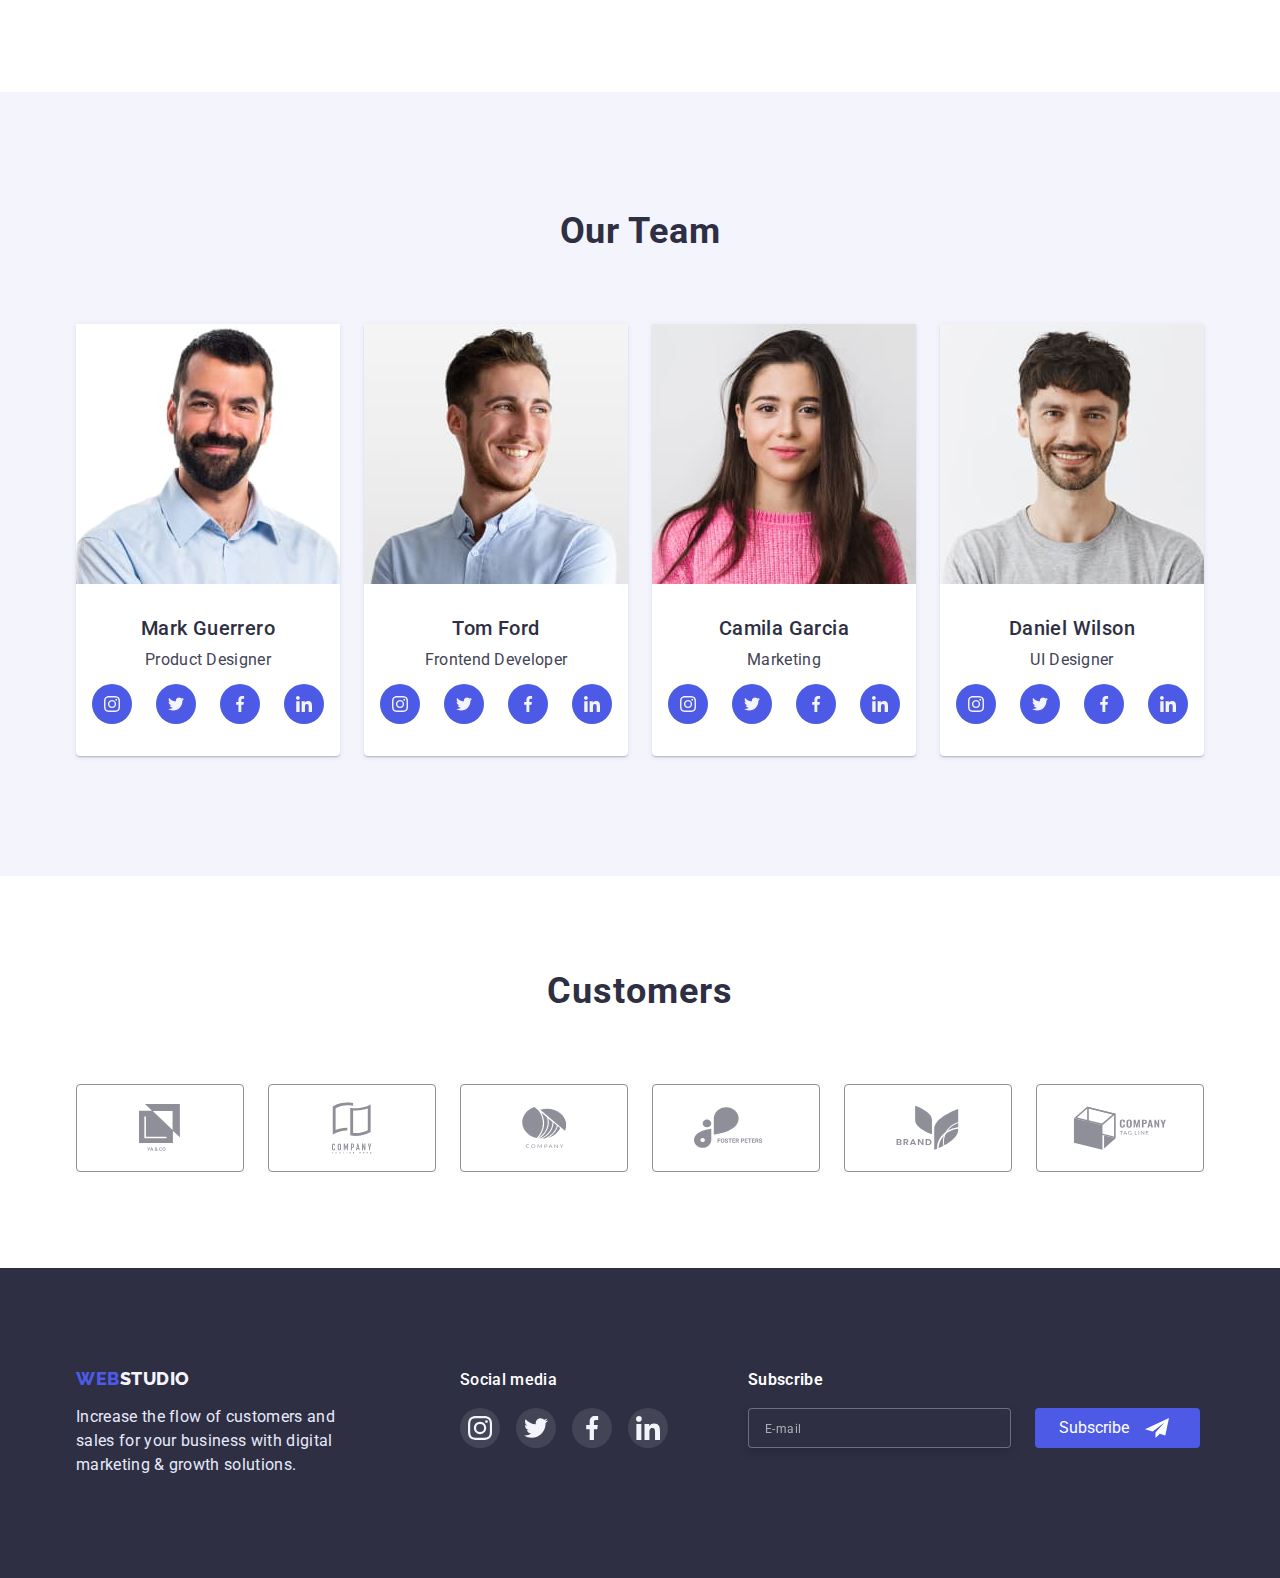
==== commit faafe8f8: "HW7corrected" ====
--- a/index.html
+++ b/index.html
@@ -27,25 +27,25 @@
                     <li class="nav-item"><a class="nav-link current-page link" href="./index.html">Studio</a></li>
                     <li class="nav-item"><a class="nav-link link" href="./portfolio.html">Portfolio</a></li>
                     <li class="nav-item"><a class="nav-link link contacts" href="">Contacts</a></li>
-                </ul>                                
+                </ul>
             </nav>
             <button type="button" class="mobile-menu-open" data-menu-open>
                 <svg class="mobile-menu-open-icon" width="32" height="22">
                     <use href="./images/icons.svg#icon-menu"></use>
                 </svg>
             </button>
-                <ul class="contacts-list">
-                    <li class="contact-item list">
-                        <a class="phone-link link" href="tel:+110001111111">+11 (000) 111-11-11</a>
-                    </li>
-                    <li class="contact-item list">
-                        <a class="mail-link link" href="mailto:info@devstudio.com">info@devstudio.com</a>
-                    </li>
-                </ul>
+            <ul class="contacts-list">
+                <li class="contact-item list">
+                    <a class="phone-link link" href="tel:+110001111111">+11 (000) 111-11-11</a>
+                </li>
+                <li class="contact-item list">
+                    <a class="mail-link link" href="mailto:info@devstudio.com">info@devstudio.com</a>
+                </li>
+            </ul>
         </div>
-<!--MOBILE MENU-->        
+<!--MOBILE MENU-->
         <div class="mobile-menu" data-menu>
-            <div class="container mobile-menu-container">
+            <div class="mobile-menu-container container">
                 <button type="button" class="mobile-menu-close-btn" data-menu-close>
                     <svg class="mobile-menu-close-icon" width="8" height="8">
                         <use href="./images/icons.svg#icon-btn-close-modal"></use>
@@ -57,45 +57,47 @@
                     <li class="menu-nav-item"><a class="menu-nav-link link corrent-page" href="">Contacts</a></li>
                 </ul>
 
-                <ul class="menu-contacts-list">
-                    <li class="menu-contact-item list">
-                        <a class="menu-phone-link link" href="tel:+110001111111">+11 (000) 111-11-11</a>
-                    </li>
-                    <li class="menu-contact-item list">
-                        <a class="menu-mail-link link" href="mailto:info@devstudio.com">info@devstudio.com</a>
-                    </li>
-                </ul>
-
-                <ul class="menu-social-list list">
-                    <li class="menu-social-item">
-                        <a class="menu-social-link" href="https://www.instagram.com/" target="_blank">
-                            <svg class="menu-social-icon" width="16" height="16">
-                                <use href="./images/icons.svg#icon-instagram"></use>
-                            </svg>
-                        </a>
-                    </li>
-                    <li class="menu-social-item">
-                        <a class="menu-social-link" href="https://twitter.com/?lang=uk" target="_blank">
-                            <svg class="menu-social-icon" width="16" height="16">
-                                <use href="./images/icons.svg#icon-twitter"></use>
-                            </svg>
-                        </a>
-                    </li>
-                    <li class="menu-social-item">
-                        <a class="menu-social-link" href="https://www.facebook.com/" target="_blank">
-                            <svg class="menu-social-icon" width="16" height="16">
-                                <use href="./images/icons.svg#icon-facebook"></use>
-                            </svg>
-                        </a>
-                    </li>
-                    <li class="menu-social-item">
-                        <a class="menu-social-link" href="https://www.linkedin.com/" target="_blank">
-                            <svg class="menu-social-icon" width="16" height="16">
-                                <use href="./images/icons.svg#icon-linkedin"></use>
-                            </svg>
-                        </a>
-                    </li>
-                </ul>
+                <div class="menu-group">
+                    <ul class="menu-contacts-list list">
+                        <li class="menu-contact-item">
+                            <a class="menu-phone-link link" href="tel:+110001111111">+11 (000) 111-11-11</a>
+                        </li>
+                        <li class="menu-contact-item">
+                            <a class="menu-mail-link link" href="mailto:info@devstudio.com">info@devstudio.com</a>
+                        </li>
+                    </ul>
+                    
+                    <ul class="menu-social-list list">
+                        <li class="menu-social-item">
+                            <a class="menu-social-link" href="https://www.instagram.com/" target="_blank">
+                                <svg class="menu-social-icon" width="16" height="16">
+                                    <use href="./images/icons.svg#icon-instagram"></use>
+                                </svg>
+                            </a>
+                        </li>
+                        <li class="menu-social-item">
+                            <a class="menu-social-link" href="https://twitter.com/?lang=uk" target="_blank">
+                                <svg class="menu-social-icon" width="16" height="16">
+                                    <use href="./images/icons.svg#icon-twitter"></use>
+                                </svg>
+                            </a>
+                        </li>
+                        <li class="menu-social-item">
+                            <a class="menu-social-link" href="https://www.facebook.com/" target="_blank">
+                                <svg class="menu-social-icon" width="16" height="16">
+                                    <use href="./images/icons.svg#icon-facebook"></use>
+                                </svg>
+                            </a>
+                        </li>
+                        <li class="menu-social-item">
+                            <a class="menu-social-link" href="https://www.linkedin.com/" target="_blank">
+                                <svg class="menu-social-icon" width="16" height="16">
+                                    <use href="./images/icons.svg#icon-linkedin"></use>
+                                </svg>
+                            </a>
+                        </li>
+                    </ul>
+                </div>
             </div>
         </div>
     </header>
@@ -165,13 +167,13 @@
                 <h2 class="services-heading">What Are We Doing</h2>
                 <ul class="services-list list">
                     <li class="services-item">
-                        <img class="services" src="./images/about/monitor.jpg" alt="desctop" width="360">
+                        <img class="services-img" src="./images/about/monitor.jpg" alt="desctop" width="360">
                     </li>
                     <li class="services-item">
-                        <img class="services" src="./images/about/phone.jpg" alt="phone" width="360">
+                        <img class="services-img" src="./images/about/phone.jpg" alt="phone" width="360">
                     </li>
                     <li class="services-item">
-                        <img class="services" src="./images/about/phoneinhand.jpg" alt="phone in hand" width="360">
+                        <img class="services-img" src="./images/about/phoneinhand.jpg" alt="phone in hand" width="360">
                     </li>
                 </ul>
             </div>
